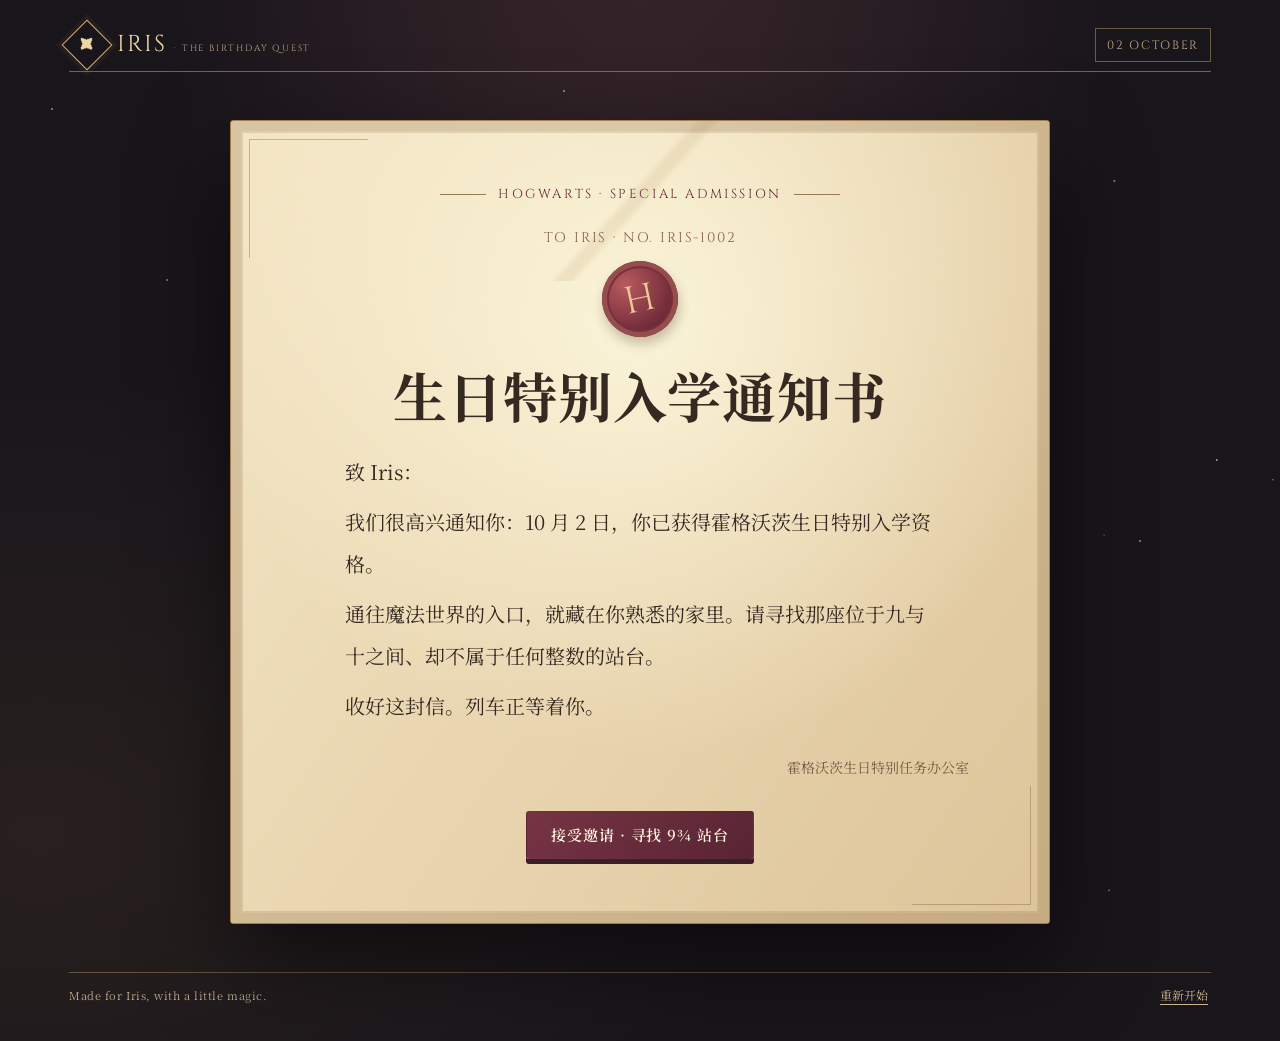
==== docs/index.html @ 29dfe6db "feat: redesign birthday quest scenes and clues" ====
<!doctype html>
<html lang="zh-CN">
<head>
  <meta charset="utf-8">
  <meta name="viewport" content="width=device-width, initial-scale=1">
  <meta name="theme-color" content="#211b22">
  <meta name="description" content="Iris 的霍格沃茨生日特别任务">
  <title>Iris · 霍格沃茨生日特别任务</title>
  <link rel="icon" type="image/svg+xml" href="./assets/favicon.svg">
  <link rel="stylesheet" href="./style.css?v=3">
  <script src="./app.js?v=3" defer></script>
</head>
<body>
  <div class="sky" aria-hidden="true"><span></span><span></span><span></span></div>
  <div class="site-frame">
    <header class="site-header">
      <div class="brand"><span class="brand-mark" aria-hidden="true">✦</span><span>IRIS <small>· THE BIRTHDAY QUEST</small></span></div>
      <span class="header-date">02 OCTOBER</span>
    </header>
    <main id="app" class="app" aria-live="polite"></main>
    <footer class="site-footer">
      <span>Made for Iris, with a little magic.</span>
      <button id="reset-button" class="quiet-button" type="button">重新开始</button>
    </footer>
  </div>
  <dialog id="reset-dialog" class="reset-dialog">
    <form method="dialog">
      <h2>重新开始旅程？</h2>
      <p>这会清除这台手机保存的进度，回到入学通知书。</p>
      <div class="dialog-actions">
        <button value="cancel" class="button button-ghost">继续旅程</button>
        <button value="confirm" class="button button-primary">重新开始</button>
      </div>
    </form>
  </dialog>
</body>
</html>
---- docs/style.css ----
@import url("https://fonts.googleapis.com/css2?family=Cinzel:wght@400;600;700&family=Noto+Serif+SC:wght@400;500;600;700&display=swap");

:root {
  color-scheme: dark;
  --night: #1e1a24;
  --night-2: #30242e;
  --paper: #ead9b4;
  --paper-light: #f7ebcf;
  --ink: #382b29;
  --muted: #776455;
  --red: #702f3d;
  --red-dark: #4f2532;
  --gold: #c7a56c;
  --line: rgba(98, 66, 44, .36);
  font-family: "Noto Serif SC", "Songti SC", Georgia, serif;
}

* { box-sizing: border-box; }
html { scroll-behavior: smooth; }
body {
  margin: 0;
  min-width: 320px;
  min-height: 100vh;
  color: var(--paper-light);
  background:
    radial-gradient(circle at 12% 22%, rgba(197, 153, 87, .11), transparent 27%),
    radial-gradient(circle at 82% 10%, rgba(111, 56, 70, .23), transparent 30%),
    radial-gradient(circle at 72% 80%, rgba(157, 116, 69, .09), transparent 34%),
    linear-gradient(140deg, #201b25, #17171f 65%, #28202a);
}
button, input { font: inherit; }
button { cursor: pointer; }
button:focus-visible, input:focus-visible {
  outline: 3px solid #e4bd78;
  outline-offset: 3px;
}
.sky { position: fixed; inset: 0; pointer-events: none; overflow: hidden; opacity: .65; }
.sky::before, .sky::after, .sky span {
  content: "";
  position: absolute;
  width: 2px; height: 2px; border-radius: 50%; background: #e7d3aa;
  box-shadow: 9vw 19vh #d4ba8d, 17vw 71vh #f3dfb8, 33vw 14vh #d4ba8d,
    45vw 50vh #dbc096, 62vw 25vh #f3dfb8, 77vw 69vh #d4ba8d,
    91vw 39vh #f3dfb8, 83vw 8vh #dbc096;
}
.sky::before { left: 4%; top: 12%; }
.sky::after { left: 27%; top: 34%; transform: scale(.65); opacity: .65; }
.sky span:first-child { left: 44%; top: 10%; }
.sky span:nth-child(2) { left: 20%; top: 62%; transform: scale(.6); }
.sky span:nth-child(3) { left: 73%; top: 42%; transform: scale(.8); }

.site-frame { position: relative; z-index: 1; width: min(100%, 1230px); margin: 0 auto; padding: 18px clamp(16px, 4vw, 44px) 24px; }
.site-header, .site-footer { display: flex; align-items: center; justify-content: space-between; gap: 20px; }
.site-header { min-height: 54px; border-bottom: 1px solid rgba(229, 198, 149, .32); }
.brand { display: flex; align-items: center; gap: 12px; font-family: Cinzel, Georgia, serif; font-size: 20px; letter-spacing: .14em; color: #efd7a5; }
.brand small { font-size: 9px; letter-spacing: .2em; color: #c0aa88; }
.brand-mark { width: 30px; height: 30px; display: grid; place-items: center; border: 1px solid #ba9664; transform: rotate(45deg); font-size: 17px; }
.brand-mark::first-letter { transform: rotate(-45deg); }
.header-date { font-family: Cinzel, serif; font-size: 12px; letter-spacing: .22em; color: #c7ad85; white-space: nowrap; }
.app { min-height: min(780px, calc(100vh - 150px)); display: grid; align-items: center; padding: clamp(18px, 4vw, 48px) 0; }
.site-footer { min-height: 45px; border-top: 1px solid rgba(229, 198, 149, .2); font-size: 11px; color: #bca988; letter-spacing: .05em; }
.quiet-button { border: 0; background: transparent; color: #cdb58d; padding: 9px 3px; font-size: 12px; text-decoration: underline; text-underline-offset: 4px; }

.scene {
  position: relative;
  width: min(100%, 1050px);
  margin: auto;
  display: grid;
  grid-template-columns: minmax(0, 1.02fr) minmax(280px, .98fr);
  gap: clamp(24px, 4vw, 56px);
  padding: clamp(26px, 5vw, 62px);
  overflow: hidden;
  color: var(--ink);
  border: 1px solid #b59662;
  box-shadow: 0 30px 80px rgba(0,0,0,.48), inset 0 0 0 8px rgba(100,67,40,.09), inset 0 0 0 10px rgba(107,74,42,.2);
  background:
    radial-gradient(circle at 15% 18%, rgba(255,255,255,.55), transparent 35%),
    radial-gradient(circle at 86% 76%, rgba(128,91,53,.15), transparent 35%),
    repeating-linear-gradient(12deg, transparent 0 6px, rgba(75,49,31,.016) 7px 8px),
    linear-gradient(125deg, #f6e9c9, #e7d3ac 70%, #ddc79e);
}
.scene::before, .scene::after { content: ""; position: absolute; width: 118px; height: 118px; border: 1px solid rgba(115,80,46,.35); pointer-events: none; }
.scene::before { top: 18px; left: 18px; border-right: 0; border-bottom: 0; }
.scene::after { right: 18px; bottom: 18px; border-left: 0; border-top: 0; }
.scene--single { grid-template-columns: 1fr; max-width: 760px; text-align: center; }
.scene--single .scene-copy { max-width: 640px; margin: auto; }
.scene--letter { max-width: 820px; grid-template-columns: 1fr; text-align: center; padding: 34px 56px; }
.scene--letter .scene-title { font-size: clamp(30px, 4vw, 44px); margin-bottom: 10px; }
.scene--letter .letter-text { margin: 15px auto; font-size: 17px; line-height: 1.7; }
.scene--letter .letter-text p { margin: 8px 0; }
.scene--letter .seal { width: 54px; height: 54px; margin: 10px auto 15px; }
.scene--letter .letter-sign { margin: 10px 0; }
.scene--night { color: var(--paper-light); border-color: #a37b54; background: radial-gradient(circle at 72% 32%, rgba(189,129,71,.18), transparent 35%), linear-gradient(130deg, #3b2730, #241e28 72%); box-shadow: 0 30px 80px rgba(0,0,0,.5), inset 0 0 0 10px rgba(204,166,104,.07); }
.scene--night::before, .scene--night::after { border-color: rgba(210,173,115,.3); }
.scene-copy { position: relative; z-index: 2; align-self: center; min-width: 0; }
.scene-art { position: relative; min-width: 0; display: grid; place-items: center; align-self: stretch; }
.scene-art img { width: min(100%, 430px); max-height: 390px; object-fit: contain; filter: drop-shadow(0 18px 22px rgba(50,31,24,.21)); }
.scene-art::before { content: ""; position: absolute; inset: 8% 2%; border: 1px solid rgba(98,66,44,.22); border-radius: 50%; transform: rotate(-15deg); }
.scene--night .scene-art::before { border-color: rgba(235,197,132,.23); }
.scene-art--small img { max-height: 300px; }
.eyebrow, .chapter-label { margin: 0 0 18px; font-family: Cinzel, Georgia, serif; font-weight: 600; font-size: 12px; letter-spacing: .23em; text-transform: uppercase; color: #8c594a; }
.scene--night .eyebrow, .scene--night .chapter-label { color: #d4af77; }
.scene-title { margin: 0 0 20px; line-height: 1.24; font-weight: 600; font-size: clamp(32px, 5vw, 56px); letter-spacing: .05em; }
.scene-title .english { display: block; font-family: Cinzel, Georgia, serif; font-size: .55em; line-height: 1.5; letter-spacing: .17em; color: var(--red); }
.scene--night .scene-title .english { color: #d7b985; }
.lead { margin: 0 0 24px; font-size: clamp(17px, 2vw, 21px); line-height: 1.9; }
.story { margin: 0 0 22px; font-size: 16px; line-height: 2; color: #574640; }
.scene--night .story { color: #ead8b7; }
.quote { margin: 22px 0; padding: 18px 21px; border-left: 3px solid var(--red); background: rgba(255,255,255,.18); font-size: 18px; line-height: 1.9; }
.scene--night .quote { border-color: #d8ae73; background: rgba(255,255,255,.05); }
.letter-head { display: flex; align-items: center; justify-content: center; gap: 12px; margin-bottom: 14px; font-family: Cinzel, serif; color: var(--red); letter-spacing: .2em; font-size: 13px; }
.letter-head::before, .letter-head::after { content: ""; width: 46px; height: 1px; background: #9a7855; }
.letter-address { font-family: Cinzel, serif; color: #87604e; letter-spacing: .13em; font-size: 14px; }
.letter-text { max-width: 600px; margin: 24px auto; text-align: left; font-size: clamp(17px, 2vw, 20px); line-height: 2.1; }
.letter-sign { margin: 18px 0 24px; text-align: right; font-size: 14px; color: #765840; }
.seal { display: grid; place-items: center; width: 68px; height: 68px; margin: 18px auto 24px; border-radius: 50%; color: #e9c994; font: 30px Cinzel, serif; background: radial-gradient(circle at 35% 28%, #b85a60, #742d3b 62%, #4f1e2b); box-shadow: inset 0 0 0 5px rgba(238,202,153,.2), inset 0 0 0 7px #7c2e39, 0 7px 12px rgba(62,39,27,.27); transform: rotate(-12deg); }
.button-row { display: flex; flex-wrap: wrap; gap: 12px; margin-top: 22px; }
.scene--single .button-row, .scene--letter .button-row { justify-content: center; }
.button { min-height: 48px; border-radius: 2px; padding: 12px 24px; border: 1px solid transparent; font-size: 15px; font-weight: 600; letter-spacing: .06em; transition: transform .18s ease, background .18s ease, box-shadow .18s ease; }
.button:hover { transform: translateY(-2px); }
.button-primary { color: #fff6df; background: var(--red); box-shadow: 0 5px 0 #4d2630; }
.button-primary:hover { background: #873c4d; }
.button-gold { color: #302229; background: linear-gradient(120deg, #cfad6f, #f1d79b, #bd9257); box-shadow: 0 5px 0 #816139; }
.button-ghost { color: var(--red); background: transparent; border-color: #8c6753; }
.scene--night .button-ghost { color: #edd1a2; border-color: #b99565; }
.button:disabled { cursor: not-allowed; opacity: .6; transform: none; }
.input-row { display: flex; flex-wrap: wrap; gap: 10px; margin: 20px 0 4px; }
.text-input { min-height: 50px; width: min(100%, 240px); padding: 10px 16px; color: var(--ink); background: rgba(255,250,232,.82); border: 1px solid #8e6d50; border-radius: 2px; font-size: 18px; }
.text-input::placeholder { color: #897769; }
.text-input--short { width: 112px; text-align: center; font-family: Cinzel, serif; letter-spacing: .17em; font-size: 22px; }
.feedback { min-height: 27px; margin: 8px 0 0; font-size: 14px; color: #8a3540; }
.scene--night .feedback { color: #f5c2ad; }
.feedback.success { color: #396646; }
.hint-button { margin-top: 9px; padding: 7px 0; border: 0; background: transparent; color: var(--red); text-decoration: underline; text-underline-offset: 4px; font-size: 14px; }
.scene--night .hint-button { color: #d4ad76; }
.hint-text { margin: 8px 0 0; font-size: 14px; line-height: 1.8; color: #64534b; }
.scene--night .hint-text { color: #e2cba6; }
.progress { display: flex; align-items: center; flex-wrap: wrap; gap: 8px; margin: 0 0 26px; }
.progress-label { margin-right: 12px; color: #795d4f; font-family: Cinzel, serif; font-size: 11px; letter-spacing: .13em; }
.scene--night .progress-label { color: #dfc298; }
.progress-dot { display: grid; place-items: center; width: 30px; height: 30px; border: 1px solid #a38562; border-radius: 50%; color: #9b7e61; font: 14px Cinzel, serif; }
.progress-dot.done { background: var(--red); color: #faeac7; border-color: var(--red); }
.progress-dot.current { border: 2px solid var(--red); color: var(--red); background: rgba(255,255,255,.35); }
.scene--night .progress-dot.current { border-color: #e2bc81; color: #e2bc81; }
.choice-list { display: grid; gap: 12px; margin-top: 24px; }
.choice { width: 100%; min-height: 62px; padding: 14px 18px; text-align: left; color: var(--ink); background: rgba(255,249,229,.58); border: 1px solid #ad9270; font-size: 16px; line-height: 1.5; }
.choice:hover, .choice:focus-visible { background: #f7e8c3; border-color: var(--red); }
.choice::before { content: "✦"; color: var(--red); margin-right: 12px; }
.scene--night .choice { color: #f6e7c7; background: rgba(255,255,255,.07); border-color: #9d7858; }
.scene--night .choice:hover { background: rgba(198,156,95,.15); }
.response { margin-top: 18px; padding: 14px 18px; border-left: 2px solid var(--gold); color: var(--muted); background: rgba(255,255,255,.28); font-size: 15px; line-height: 1.8; }
.reveal-house { margin: 24px 0; font-family: Cinzel, Georgia, serif; font-size: clamp(32px, 6vw, 62px); font-weight: 700; letter-spacing: .08em; color: #f2cf86; text-shadow: 0 0 24px rgba(219,166,81,.43); }
.reveal-house span { display: block; font-family: "Noto Serif SC", serif; font-size: .42em; letter-spacing: .3em; }
.equipment-list { display: flex; gap: 10px; margin: 24px 0; flex-wrap: wrap; }
.equipment-step { padding: 9px 13px; border: 1px solid #b39164; color: #755b48; font-size: 13px; }
.equipment-step.done { color: #fff1d0; background: var(--red); border-color: var(--red); }
.equipment-step.active { color: var(--red); border-width: 2px; }
.map-wrap { position: relative; margin-top: 20px; width: min(100%, 520px); }
.map-wrap img { display: block; width: 100%; }
.map-room { position: absolute; display: grid; place-items: center; min-width: 74px; min-height: 44px; padding: 4px 8px; color: #3d2b24; border: 1px solid #784d3b; border-radius: 3px; background: rgba(251,238,207,.92); box-shadow: 0 3px 8px rgba(61,42,30,.14); font-size: 13px; }
.map-room:hover { background: #fff5d9; border-color: var(--red); }
.map-room.a { left: 35%; top: 16%; }
.map-room.b { left: 13%; top: 64%; }
.map-room.c { left: 40%; top: 66%; }
.map-room.kitchen { left: 73%; top: 16%; }
.map-room.living { left: 72%; top: 66%; }
.stage-pair { display: flex; justify-content: center; gap: 16px; margin: 32px 0 8px; }
.stage-seal { width: 66px; height: 66px; display: grid; place-items: center; border-radius: 50%; border: 2px solid #b28c57; color: #eac789; font: 25px Cinzel, serif; background: radial-gradient(circle, #76404a, #4d2735); box-shadow: 0 0 0 7px rgba(195,151,91,.1); }
.fragment-line { display: grid; grid-template-columns: repeat(2, minmax(0, 1fr)); gap: 8px; margin: 20px 0; text-align: center; }
.fragment-line span { padding: 12px 9px; border: 1px dashed #9c774e; background: rgba(255,250,232,.45); font-size: 14px; line-height: 1.6; }
.gift-riddle { margin: 22px 0; padding: 22px; border: 1px solid #b39164; font-size: clamp(18px, 2vw, 23px); line-height: 2; }
.gift-riddle p { margin: 0; }
.train-motion { width: min(100%, 580px); margin: 24px auto 8px; overflow: hidden; }
.train-motion img { width: 100%; animation: train-enter 4.5s ease-in-out both; }
.footsteps { display: flex; align-items: center; gap: 24px; justify-content: center; margin: 18px 0 27px; color: #bc9569; font-size: 27px; }
.footsteps span { opacity: .25; animation: foot 1.8s infinite; }
.footsteps span:nth-child(2) { animation-delay: .35s; }
.footsteps span:nth-child(3) { animation-delay: .7s; }
.footsteps span:nth-child(4) { animation-delay: 1.05s; }
.magic-in { animation: magic-in .7s both; }
@keyframes train-enter { 0% { transform: translateX(-34%) scale(.92); opacity: .1; } 45% { opacity: 1; } 100% { transform: translateX(15%) scale(1.04); opacity: .75; } }
@keyframes foot { 0%, 100% { opacity: .2; transform: translateY(3px); } 45% { opacity: 1; transform: translateY(-4px); } }
@keyframes magic-in { from { opacity: 0; transform: translateY(15px); } to { opacity: 1; transform: translateY(0); } }
.reset-dialog { max-width: min(90vw, 420px); padding: 24px; color: var(--ink); background: var(--paper-light); border: 1px solid #ac8b5a; box-shadow: 0 24px 80px rgba(0,0,0,.48); }
.reset-dialog::backdrop { background: rgba(16,12,17,.72); }
.reset-dialog h2 { margin: 0 0 10px; font-size: 23px; }
.reset-dialog p { margin: 0 0 20px; line-height: 1.8; }
.dialog-actions { display: flex; flex-wrap: wrap; gap: 10px; }
.dialog-actions .button { font-size: 13px; }

@media (max-width: 760px) {
  .site-frame { padding: 10px 13px 18px; }
  .site-header { min-height: 48px; }
  .brand { font-size: 17px; gap: 9px; }
  .brand small { display: none; }
  .header-date { font-size: 10px; letter-spacing: .1em; }
  .app { padding: 18px 0 28px; min-height: calc(100vh - 116px); }
  .scene { grid-template-columns: 1fr; gap: 8px; padding: 32px 25px 34px; }
  .scene::before, .scene::after { width: 58px; height: 58px; }
  .scene-copy { order: 1; }
  .scene-art { order: 2; min-height: 160px; margin-top: 6px; }
  .scene-art img { max-height: 230px; }
  .scene-art--small { min-height: 125px; }
  .scene-art--small img { max-height: 180px; }
  .scene-title { font-size: clamp(29px, 9vw, 42px); margin-bottom: 15px; }
  .eyebrow { margin-bottom: 12px; }
  .letter-text { line-height: 1.95; }
  .button-row .button, .input-row .button { flex: 1 1 auto; }
  .text-input { flex: 1 1 150px; width: 100%; }
  .text-input--short { flex: 0 0 110px; }
  .progress-label { flex-basis: 100%; margin-right: 0; }
  .map-room { min-width: 52px; min-height: 44px; font-size: 10px; }
  .map-room.a { left: 29%; top: 13%; }
  .map-room.b { left: 6%; top: 64%; }
  .map-room.c { left: 35%; top: 66%; }
  .map-room.kitchen { left: 72%; top: 16%; }
  .map-room.living { left: 71%; top: 66%; }
  .site-footer { font-size: 10px; }
}
@media (max-width: 390px) {
  .scene { padding: 29px 20px 31px; }
  .fragment-line span { font-size: 12px; }
  .map-room { min-width: 58px; padding: 3px; }
}
@media (prefers-reduced-motion: reduce) {
  *, *::before, *::after { scroll-behavior: auto !important; animation-duration: .01ms !important; transition-duration: .01ms !important; }
}

/* The quest is a small collection of found objects: letter, ticket, map and seals. */
:root {
  --night: #18151b;
  --paper: #ead8b3;
  --paper-light: #f7ecd2;
  --ink: #352922;
  --red: #662b3a;
  --gold: #bb9258;
}
body {
  background:
    radial-gradient(ellipse at 50% -20%, rgba(134, 78, 79, .32), transparent 55%),
    radial-gradient(ellipse at 3% 80%, rgba(134, 94, 53, .15), transparent 42%),
    #18151b;
}
.site-frame { max-width: 1320px; }
.site-header { border-bottom-color: rgba(220, 185, 125, .48); }
.brand { font-size: 23px; letter-spacing: .08em; }
.brand-mark { width: 36px; height: 36px; border-color: #d4ad71; box-shadow: 0 0 0 4px rgba(179, 129, 76, .08); }
.header-date { padding: 8px 11px; border: 1px solid rgba(220, 185, 125, .42); letter-spacing: .14em; }
.site-footer { border-top-color: rgba(220, 185, 125, .35); }

.scene {
  min-height: 490px;
  border-color: #a27d50;
  border-radius: 3px;
  background:
    linear-gradient(90deg, rgba(94, 48, 38, .24) 0 7px, transparent 7px 18px, rgba(111, 75, 44, .14) 18px 19px, transparent 19px),
    radial-gradient(circle at 20% 8%, rgba(255, 255, 255, .65), transparent 35%),
    radial-gradient(circle at 86% 85%, rgba(139, 94, 54, .22), transparent 34%),
    repeating-linear-gradient(17deg, transparent 0 8px, rgba(61, 43, 27, .017) 9px 10px),
    linear-gradient(120deg, #f7eccf, #ead6ae 68%, #d6ba8e);
  box-shadow: 0 36px 90px rgba(0, 0, 0, .5), inset 0 0 0 10px rgba(100, 65, 38, .06), inset 0 0 0 12px rgba(121, 84, 46, .17);
}
.scene--night {
  background:
    radial-gradient(circle at 78% 20%, rgba(196, 140, 77, .14), transparent 30%),
    linear-gradient(135deg, #432932, #291e2a 72%);
  box-shadow: 0 36px 90px rgba(0, 0, 0, .52), inset 0 0 0 11px rgba(217, 171, 101, .07);
}
.scene--letter {
  min-height: 690px;
  padding: clamp(34px, 6vw, 64px) clamp(27px, 8vw, 80px);
  background:
    linear-gradient(132deg, transparent 0 48%, rgba(172, 128, 74, .13) 49% 50%, transparent 51%) top / 100% 160px no-repeat,
    radial-gradient(circle at 50% 25%, rgba(255, 251, 226, .8), transparent 60%),
    linear-gradient(125deg, #f4e6c5, #ddc49a);
}
.scene--letter .letter-head { margin-bottom: 25px; }
.scene--letter .scene-title { font-size: clamp(34px, 5vw, 54px); }
.scene--letter .letter-text { max-width: 590px; margin: 22px auto 30px; font-size: clamp(17px, 2vw, 20px); line-height: 2.1; }
.scene--letter .letter-sign { margin: 24px 0 34px; }
.scene--letter .seal { width: 76px; height: 76px; margin: 4px auto 25px; font-size: 38px; }
.scene-title { letter-spacing: .015em; font-weight: 700; }
.scene-title .english { margin-bottom: 12px; font-size: .4em; letter-spacing: .11em; }
.eyebrow { margin-bottom: 14px; letter-spacing: .1em; font-size: 12px; }
.lead { max-width: 32em; }
.scene--night .lead { color: #f5e2bb; }
.scene-art::before {
  inset: 7% 0;
  border: 1px solid rgba(110, 74, 44, .34);
  box-shadow: 0 0 0 14px rgba(122, 77, 47, .035), inset 0 0 0 12px rgba(122, 77, 47, .035);
}
.scene-art::after {
  content: "✦";
  position: absolute;
  top: 6%; right: 9%;
  color: #a77b43;
  font-size: 23px;
}
.scene--night .scene-art::after { color: #ebcb8b; }
.scene--mission { --mission-accent: #7b4b3f; }
.scene--owl { --mission-accent: #7b5a3f; }
.scene--potion { --mission-accent: #416780; }
.scene--inn { --mission-accent: #803e4a; }
.scene--chamber { --mission-accent: #4d6563; }
.scene--map { --mission-accent: #805337; }
.scene--snitch { --mission-accent: #a1783d; }
.scene--mission .lead {
  margin: 20px 0 23px;
  padding: 20px 23px;
  max-width: 34em;
  border-left: 4px solid var(--mission-accent);
  background: rgba(255, 250, 231, .58);
  box-shadow: 0 9px 22px rgba(77, 48, 27, .08);
}
.scene--mission .scene-art {
  background: radial-gradient(circle, color-mix(in srgb, var(--mission-accent) 16%, transparent), transparent 62%);
}
.scene--mission .scene-art img { width: min(100%, 390px); }
.scene--mission .scene-title { margin-bottom: 12px; }
.scene--mission .story { color: #675145; }
.quote { padding: 23px 26px; border-left-color: var(--mission-accent); background: rgba(255, 250, 229, .54); font-weight: 600; }
.button { border-radius: 3px; transition: transform .16s ease, box-shadow .16s ease, background .16s ease; }
.button:active { transform: translateY(3px); box-shadow: 0 2px 0 rgba(43, 24, 22, .4); }
.button-primary { background: linear-gradient(130deg, #763445, #592432); box-shadow: 0 5px 0 #3b1f26; }
.button-gold { background: linear-gradient(120deg, #c9a362, #edcf8e, #bd9050); }

.spell-form {
  width: min(100%, 550px);
  margin: 24px 0 10px;
  padding: 18px 19px 13px;
  border: 1px solid rgba(124, 83, 49, .38);
  background: rgba(251, 242, 217, .42);
}
.spell-form--ticket {
  border: 2px dashed #96704b;
  background: linear-gradient(90deg, rgba(109, 44, 57, .11) 0 14px, transparent 14px), #f6e7c2;
}
.spell-form--seal { border-color: #986e59; background: rgba(113, 52, 62, .075); }
.spell-form--date { border-color: #b99663; background: linear-gradient(120deg, rgba(230, 195, 127, .35), rgba(255, 250, 224, .53)); }
.field-label { display: block; margin-bottom: 8px; font-size: 15px; font-weight: 600; color: #4b372d; }
.entry-line { display: flex; align-items: stretch; flex-wrap: wrap; gap: 10px; }
.entry-shell {
  display: flex; align-items: center; gap: 12px;
  min-width: 0; flex: 1 1 220px; min-height: 58px;
  padding: 6px 12px;
  border-bottom: 2px solid #7e5b3d;
  background: rgba(255, 252, 236, .78);
}
.entry-shell:focus-within { border-bottom-color: var(--red); box-shadow: 0 0 0 3px rgba(151, 95, 53, .22); }
.entry-icon { display: grid; place-items: center; flex: 0 0 42px; width: 42px; height: 42px; color: #71313c; font-family: Cinzel, Georgia, serif; font-size: 24px; }
.entry-icon svg { width: 29px; height: 29px; }
.spell-form--ticket .entry-icon { flex-basis: 54px; width: 54px; border-right: 1px dashed #a4815b; font-size: 18px; }
.spell-form--seal .entry-icon { border-radius: 50%; color: #f5d9a5; background: radial-gradient(circle at 36% 30%, #a04955, #682c3b 68%); box-shadow: inset 0 0 0 3px rgba(244, 211, 157, .25); }
.spell-form--date .entry-icon { color: #7b3141; }
.entry-shell .text-input {
  flex: 1; min-width: 0; width: 100%; min-height: 45px; padding: 5px 0;
  border: 0; border-radius: 0; background: transparent; color: #35271f;
  font-size: 18px; box-shadow: none; outline: 0;
}
.entry-shell .text-input--short { max-width: 160px; text-align: left; font-size: 24px; letter-spacing: .25em; }
.entry-shell .text-input::placeholder { color: #9a8063; opacity: 1; }
.entry-suffix { flex: none; color: #8a7053; font-size: 12px; white-space: nowrap; }
.spell-form .button { min-width: 130px; }
.spell-form .feedback { margin-top: 8px; }
.hint-button { border-bottom: 1px dotted currentColor; text-decoration: none; }
.hint-text { padding: 12px 14px; border-left: 2px solid #997350; background: rgba(255, 251, 235, .48); }

.progress { position: relative; justify-content: space-between; gap: 4px; max-width: 510px; margin-bottom: 25px; }
.progress::after { content: ""; position: absolute; z-index: 0; left: 7px; right: 7px; bottom: 15px; border-bottom: 1px dashed #b49162; }
.progress-label { position: relative; z-index: 1; flex-basis: 100%; margin: 0 0 7px; font-size: 11px; }
.progress-dot { position: relative; z-index: 1; width: 31px; height: 31px; border-radius: 2px; transform: rotate(45deg); background: #eedbb5; font-size: 0; }
.progress-dot > span { transform: rotate(-45deg); font-size: 14px; }
.progress-dot.current { background: #f5e5bf; }
.choice-list--sorting { grid-template-columns: repeat(2, minmax(0, 1fr)); }
.sorting-choice { display: flex; align-items: center; gap: 13px; min-height: 130px; padding: 20px; border-color: #a78b61; background: linear-gradient(140deg, rgba(255, 245, 216, .11), rgba(214, 160, 102, .04)); }
.sorting-choice::before { content: none; }
.choice-index { align-self: flex-start; color: #d3aa70; font-family: Cinzel, Georgia, serif; font-size: 24px; }
.choice-spark { margin-left: auto; align-self: flex-end; color: #d4aa76; font-size: 18px; }
.sorting-choice:hover { border-color: #e3c18c; box-shadow: inset 0 0 0 2px rgba(227, 193, 140, .22); }

.potion-choices { display: grid; grid-template-columns: repeat(4, minmax(0, 1fr)); gap: 9px; margin: 26px 0 8px; }
.potion-choice {
  min-width: 0; min-height: 150px; padding: 13px 7px;
  display: flex; flex-direction: column; align-items: center; justify-content: center; gap: 9px;
  border: 1px solid #9f805a; color: var(--ink); background: rgba(255, 248, 225, .55);
}
.potion-choice:hover, .potion-choice:focus-visible { border-color: var(--red); background: #fff2d3; transform: translateY(-2px); }
.potion-vial {
  position: relative; display: block; overflow: visible;
  width: 48px; height: 71px; border: 3px solid #8b745e; border-radius: 8px 8px 16px 16px;
  background: linear-gradient(110deg, rgba(255,255,255,.83), rgba(210,228,222,.3) 44%, rgba(255,255,255,.45));
  box-shadow: inset 5px 0 0 rgba(255,255,255,.33), 3px 5px 7px rgba(71,47,35,.12);
}
.potion-vial::before { content: ""; position: absolute; left: 12px; top: -13px; width: 18px; height: 10px; border: 3px solid #8b745e; border-bottom: 0; border-radius: 3px 3px 0 0; background: #e7d2a8; }
.potion-vial i { position: absolute; inset: 29px 3px 3px; border-radius: 2px 2px 11px 11px; background: var(--liquid); }
.potion-choice--1 { --liquid: #533b34; }
.potion-choice--2 { --liquid: #3d82b4; }
.potion-choice--3 { --liquid: #da8545; }
.potion-choice--4 { --liquid: rgba(226, 235, 210, .68); }
.potion-label { display: grid; gap: 3px; font-size: 14px; font-weight: 600; text-align: center; }
.potion-label small { color: #856c51; font: 12px Cinzel, Georgia, serif; }

.map-frame { width: min(100%, 690px); margin: 25px auto 4px; padding: 13px; border: 1px solid #9b7448; background: #ead4aa; box-shadow: 0 12px 25px rgba(73, 45, 25, .16), inset 0 0 0 5px rgba(255, 248, 226, .55); }
.map-heading { display: flex; justify-content: space-between; padding: 3px 5px 12px; color: #6f4835; font-size: 14px; font-weight: 700; }
.map-heading span:last-child { font-size: 12px; font-weight: 400; }
.map-board {
  display: grid; grid-template-columns: 1fr 1.25fr .55fr 1.5fr;
  grid-template-rows: 100px 34px 155px 48px;
  grid-template-areas:
    "bath potion chamber kitchen"
    "corridor corridor corridor living"
    "sorting station station living"
    ". balcony balcony balcony";
  gap: 5px; padding: 6px;
  border: 2px solid #6f4a32; background: #765539;
}
.map-place {
  min-width: 0; min-height: 0; padding: 5px;
  display: flex; flex-direction: column; align-items: center; justify-content: center;
  border: 1px solid #a37b51; border-radius: 0; color: #4a3229;
  background: radial-gradient(circle at 25% 10%, #fff4d5, #ebd5a7);
  font-size: 15px; font-weight: 700; line-height: 1.35; text-align: center;
}
button.map-place:hover, button.map-place:focus-visible { color: #652b3a; background: #fff6de; box-shadow: inset 0 0 0 3px #a46254; }
.map-place small { margin-top: 5px; color: #775943; font-size: 11px; font-weight: 400; }
.map-place--bath { grid-area: bath; font-size: 13px; }
.map-place--potion { grid-area: potion; }
.map-place--chamber { grid-area: chamber; font-size: 12px; }
.map-place--kitchen { grid-area: kitchen; }
.map-corridor { grid-area: corridor; display: grid; place-items: center; color: #f2d49f; letter-spacing: .5em; background: #94734b; }
.map-place--sorting { grid-area: sorting; }
.map-place--station { grid-area: station; }
.map-place--living { grid-area: living; }
.map-place--balcony { grid-area: balcony; color: #31566a; background: linear-gradient(#d8e5df, #f1dfb9); }

.fragment-line span { border-style: solid; transform: rotate(-1deg); background: #f6e6c3; box-shadow: 1px 3px 6px rgba(64,43,28,.11); }
.fragment-line span:nth-child(even) { transform: rotate(1deg); }
.gift-riddle { background: rgba(255, 248, 218, .07); border-color: #c49d63; }

@media (max-width: 760px) {
  .brand { font-size: 18px; }
  .brand-mark { width: 29px; height: 29px; }
  .header-date { padding: 5px 7px; }
  .scene { min-height: 0; padding: 32px 25px 34px; }
  .scene--letter { min-height: 0; padding: 38px 26px; }
  .scene--letter .letter-head { font-size: 10px; letter-spacing: .09em; }
  .scene--letter .letter-head::before, .scene--letter .letter-head::after { width: 20px; }
  .scene--letter .letter-text { line-height: 1.9; }
  .scene--mission .scene-art { order: 0; min-height: 125px; margin: -7px 0 12px; }
  .scene--mission .scene-art img { max-height: 135px; }
  .scene--mission .scene-art::before { inset: 0 25%; }
  .scene--mission .scene-copy { order: 1; }
  .scene--mission .lead { padding: 16px 18px; }
  .spell-form { padding: 15px 13px 12px; }
  .entry-line .button { flex: 1 1 100%; }
  .potion-choices { grid-template-columns: repeat(2, minmax(0, 1fr)); }
  .potion-choice { min-height: 125px; }
  .map-board { grid-template-rows: 78px 26px 115px 40px; gap: 3px; padding: 4px; }
  .map-place { padding: 3px; font-size: 12px; }
  .map-place small { margin-top: 2px; font-size: 9px; }
  .map-place--bath, .map-place--chamber { font-size: 10px; writing-mode: vertical-rl; }
  .map-frame { padding: 8px; }
  .choice-list--sorting { grid-template-columns: 1fr; }
  .sorting-choice { min-height: 85px; padding: 15px; }
}
@media (max-width: 390px) {
  .scene { padding-left: 19px; padding-right: 19px; }
  .scene--letter { padding-left: 22px; padding-right: 22px; }
  .map-board { grid-template-rows: 68px 24px 98px 36px; }
  .map-place { font-size: 11px; }
  .map-place small { font-size: 8px; }
}
@media (prefers-reduced-motion: reduce) {
  .potion-choice { transform: none !important; }
}
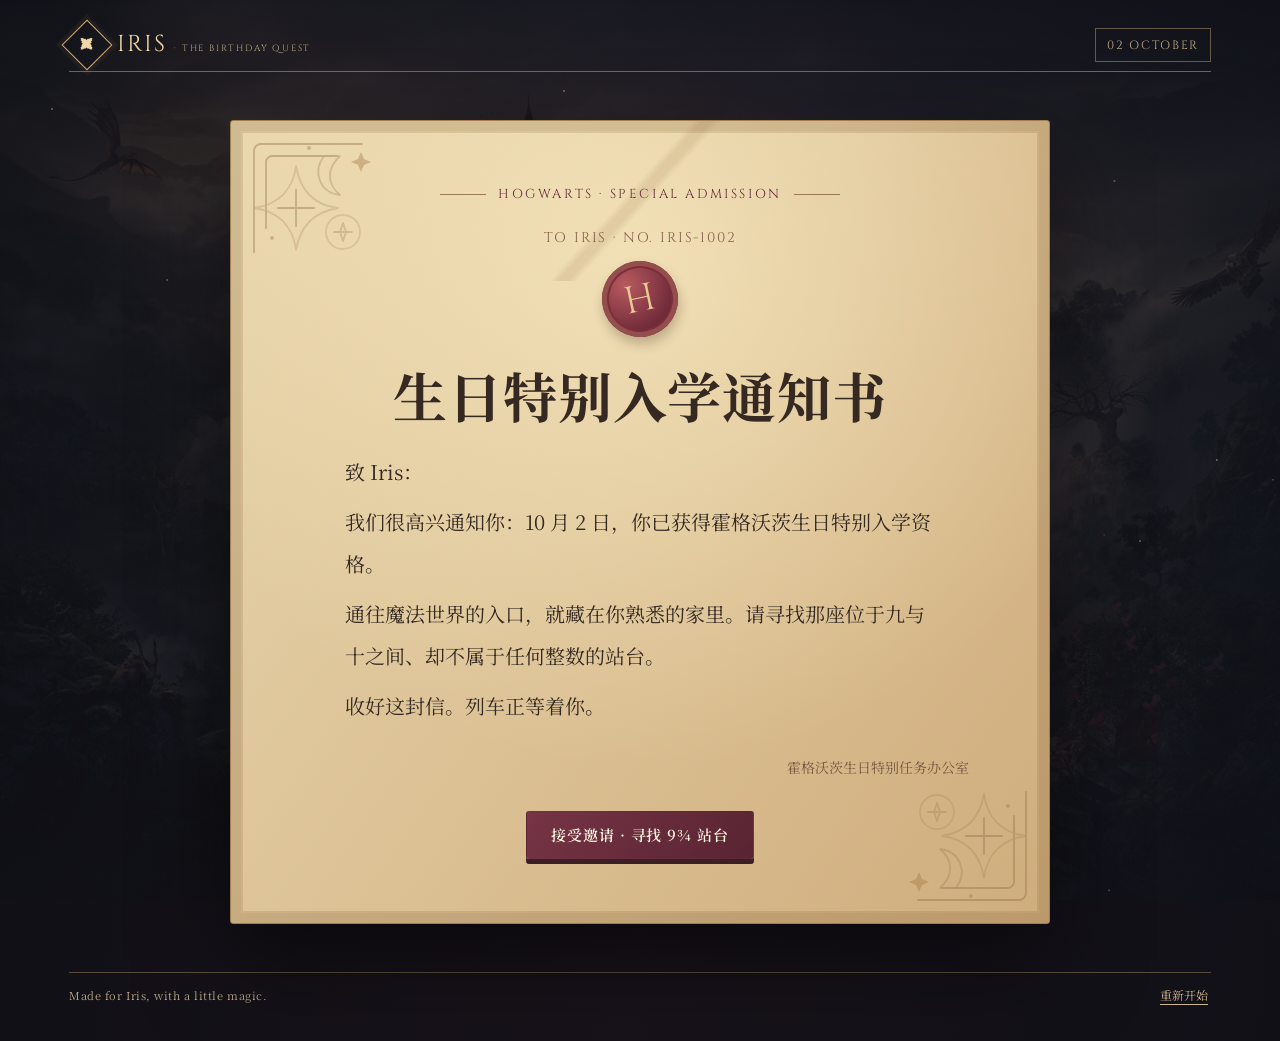
==== commit 3bf1046c: "feat: enrich Iris birthday quest visuals" ====
--- a/docs/index.html
+++ b/docs/index.html
@@ -7,8 +7,8 @@
   <meta name="description" content="Iris 的霍格沃茨生日特别任务">
   <title>Iris · 霍格沃茨生日特别任务</title>
   <link rel="icon" type="image/svg+xml" href="./assets/favicon.svg">
-  <link rel="stylesheet" href="./style.css?v=3">
-  <script src="./app.js?v=3" defer></script>
+  <link rel="stylesheet" href="./style.css?v=5">
+  <script src="./app.js?v=5" defer></script>
 </head>
 <body>
   <div class="sky" aria-hidden="true"><span></span><span></span><span></span></div>
--- a/docs/style.css
+++ b/docs/style.css
@@ -473,3 +473,86 @@
 @media (prefers-reduced-motion: reduce) {
   .potion-choice { transform: none !important; }
 }
+
+/* User supplied imagery: keep it atmospheric around the interactive clues. */
+body {
+  background:
+    linear-gradient(100deg, rgba(15, 15, 21, .88), rgba(24, 18, 26, .83) 55%, rgba(16, 16, 23, .88)),
+    url("./assets/hogwarts-castle.png") center center / cover fixed,
+    #17151c;
+}
+.sky { opacity: .43; }
+.scene {
+  background:
+    linear-gradient(90deg, rgba(76, 42, 31, .22) 0 7px, transparent 7px 18px, rgba(92, 61, 36, .14) 18px 19px, transparent 19px),
+    radial-gradient(circle at 24% 10%, rgba(255, 247, 218, .55), transparent 42%),
+    repeating-linear-gradient(17deg, transparent 0 8px, rgba(61, 43, 27, .023) 9px 10px),
+    linear-gradient(120deg, #ead9b4, #d7bb8c 70%, #c9a574);
+}
+.scene::before, .scene::after {
+  width: 140px; height: 140px; border: 0;
+  background: url("./assets/filigree.svg") center / contain no-repeat;
+  opacity: .42;
+}
+.scene::before { top: 10px; left: 10px; }
+.scene::after { right: 10px; bottom: 10px; transform: rotate(180deg); }
+.scene--night {
+  background: radial-gradient(circle at 76% 25%, rgba(149, 91, 59, .18), transparent 38%), linear-gradient(135deg, #3a222d, #201b25 75%);
+}
+.scene--night::before, .scene--night::after { opacity: .64; filter: brightness(1.45); }
+.scene--letter {
+  background:
+    linear-gradient(132deg, transparent 0 48%, rgba(128, 84, 46, .13) 49% 50%, transparent 51%) top / 100% 160px no-repeat,
+    radial-gradient(circle at 50% 18%, rgba(255, 242, 202, .58), transparent 65%),
+    linear-gradient(125deg, #e8d5ac, #cfad7d);
+}
+.scene--castle {
+  background:
+    linear-gradient(90deg, rgba(235, 218, 178, .98) 0%, rgba(220, 195, 149, .93) 58%, rgba(215, 189, 144, .69) 100%),
+    url("./assets/hogwarts-castle.png") 60% center / cover,
+    #d9bd92;
+}
+.scene--hall {
+  background:
+    linear-gradient(90deg, rgba(35, 21, 26, .97) 0%, rgba(42, 25, 30, .92) 46%, rgba(44, 27, 31, .72) 100%),
+    url("./assets/hogwarts-hall.png") center center / cover,
+    #2a2028;
+}
+.scene--hall .scene-art::before { border-color: rgba(235, 201, 141, .34); }
+.scene--hall .choice { background: rgba(28, 20, 27, .54); }
+.scene--hall .choice:hover { background: rgba(112, 60, 53, .52); }
+.scene--mission .lead { background: rgba(246, 229, 188, .68); }
+.spell-form { background-color: rgba(240, 221, 182, .54); }
+.entry-shell { background: rgba(255, 245, 214, .83); }
+.map-frame { background: #dcc294; }
+.map-place { background: radial-gradient(circle at 25% 10%, #f6e7c4, #d8bb8c); }
+button.map-place:hover, button.map-place:focus-visible { background: #f9e8c0; }
+
+.scene--reveal { max-width: 1050px; text-align: left; }
+.scene--reveal .scene-copy { max-width: none; width: 100%; }
+.scene--reveal .button-row { justify-content: flex-start; }
+.reveal-layout { display: grid; grid-template-columns: minmax(0, .95fr) minmax(0, 1fr); align-items: center; gap: clamp(28px, 5vw, 62px); }
+.reveal-message { min-width: 0; }
+.house-emblem { display: block; width: clamp(145px, 18vw, 205px); height: auto; margin: 4px 0 27px; border: 5px solid #bb945e; box-shadow: 0 0 0 1px #55333a, 0 13px 24px rgba(0, 0, 0, .4); }
+.portrait-frame { width: min(100%, 390px); margin: 0 auto; padding: 10px 10px 0; border: 1px solid #c69f65; background: linear-gradient(130deg, #a37d51, #503442 35%, #c19959 100%); box-shadow: 0 22px 45px rgba(0, 0, 0, .47), inset 0 0 0 5px rgba(235, 197, 129, .25); }
+.iris-portrait { display: block; width: 100%; aspect-ratio: 3 / 4; object-fit: cover; object-position: center top; border: 2px solid #2b2025; }
+.portrait-frame figcaption { padding: 12px 5px 14px; color: #f5dca9; font: 13px Cinzel, Georgia, serif; letter-spacing: .17em; text-align: center; }
+.scene--reveal .reveal-house { margin: 19px 0; font-size: clamp(34px, 5vw, 59px); }
+.scene--reveal .lead { max-width: 25em; }
+.scene-art img[src$="gryffindor-emblem.png"] { width: min(100%, 320px); max-height: 360px; border: 5px solid #b28b5c; box-shadow: 0 14px 28px rgba(54, 32, 27, .26); }
+.scene--castle .scene-art::before { border-color: rgba(94, 65, 42, .34); }
+
+@media (max-width: 760px) {
+  body { background-position: center center; background-attachment: scroll; }
+  .scene::before, .scene::after { width: 84px; height: 84px; opacity: .32; }
+  .scene--reveal { padding: 30px 23px 36px; }
+  .scene--reveal .button-row { justify-content: center; }
+  .reveal-layout { grid-template-columns: 1fr; gap: 12px; }
+  .reveal-message { text-align: center; }
+  .house-emblem { width: 155px; margin: 6px auto 21px; }
+  .scene--reveal .reveal-house { font-size: clamp(31px, 8vw, 42px); }
+  .portrait-frame { width: min(100%, 260px); }
+  .portrait-frame figcaption { padding: 8px 3px 10px; font-size: 10px; }
+  .scene--reveal .button-row .button { width: 100%; }
+  .scene-art img[src$="gryffindor-emblem.png"] { max-height: 270px; width: min(100%, 210px); }
+}
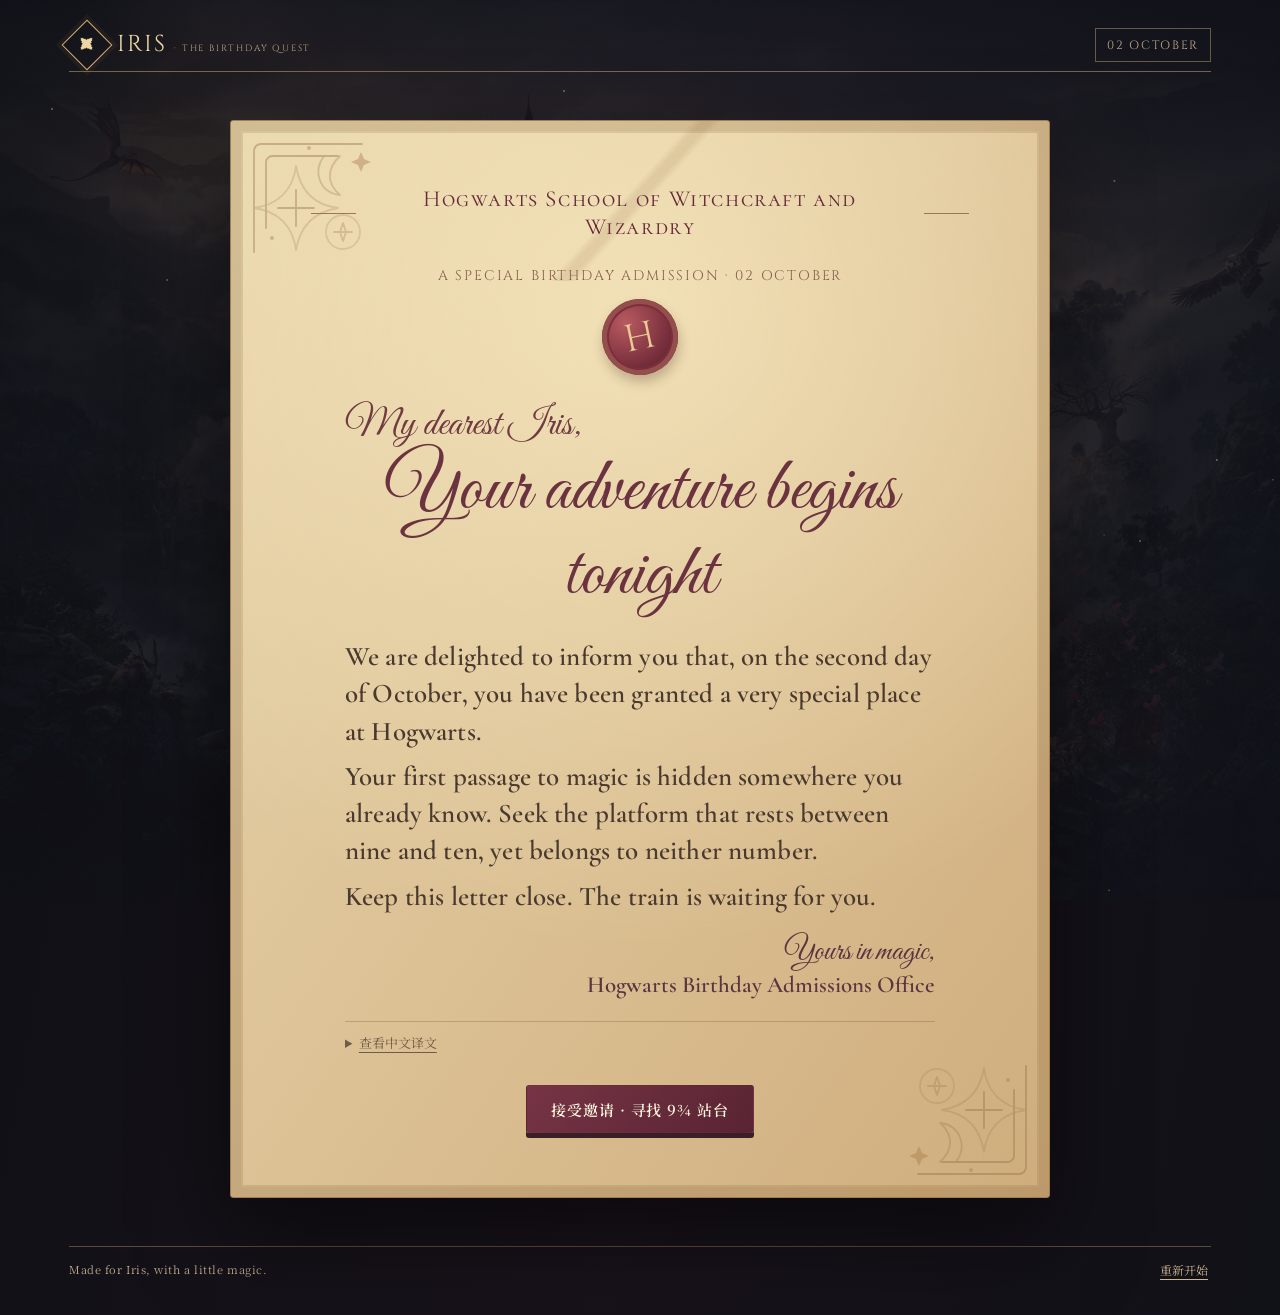
==== commit 56f14f9f: "feat: turn birthday quest into illustrated interactive app" ====
--- a/docs/index.html
+++ b/docs/index.html
@@ -7,8 +7,8 @@
   <meta name="description" content="Iris 的霍格沃茨生日特别任务">
   <title>Iris · 霍格沃茨生日特别任务</title>
   <link rel="icon" type="image/svg+xml" href="./assets/favicon.svg">
-  <link rel="stylesheet" href="./style.css?v=5">
-  <script src="./app.js?v=5" defer></script>
+  <link rel="stylesheet" href="./style.css?v=6">
+  <script src="./app.js?v=6" defer></script>
 </head>
 <body>
   <div class="sky" aria-hidden="true"><span></span><span></span><span></span></div>
@@ -33,5 +33,11 @@
       </div>
     </form>
   </dialog>
+  <div id="spell-overlay" class="spell-overlay" role="status" aria-live="polite" hidden>
+    <span class="spell-overlay__halo" aria-hidden="true"></span>
+    <svg class="spell-overlay__wand" viewBox="0 0 260 260" fill="none" aria-hidden="true"><path d="M43 219 174 86" stroke="#3b2530" stroke-width="17" stroke-linecap="round"/><path d="M55 207 174 86" stroke="#bf8755" stroke-width="6" stroke-linecap="round"/><path d="m164 95 27-28" stroke="#f5d78e" stroke-width="4" stroke-linecap="round"/><path d="m194 48 4 14 14 4-14 4-4 14-4-14-14-4 14-4 4-14Z" fill="#ffe7ac"/><circle cx="194" cy="66" r="26" stroke="#e6bc73" stroke-opacity=".6"/></svg>
+    <span class="spell-overlay__spark spell-overlay__spark--a" aria-hidden="true">✦</span><span class="spell-overlay__spark spell-overlay__spark--b" aria-hidden="true">✧</span><span class="spell-overlay__spark spell-overlay__spark--c" aria-hidden="true">✦</span>
+    <strong class="spell-overlay__message"></strong>
+  </div>
 </body>
 </html>
--- a/docs/style.css
+++ b/docs/style.css
@@ -1,4 +1,4 @@
-@import url("https://fonts.googleapis.com/css2?family=Cinzel:wght@400;600;700&family=Noto+Serif+SC:wght@400;500;600;700&display=swap");
+@import url("https://fonts.googleapis.com/css2?family=Cinzel:wght@400;600;700&family=Cormorant+Garamond:wght@400;600&family=Great+Vibes&family=Noto+Serif+SC:wght@400;500;600;700&display=swap");
 
 :root {
   color-scheme: dark;
@@ -556,3 +556,148 @@
   .scene--reveal .button-row .button { width: 100%; }
   .scene-art img[src$="gryffindor-emblem.png"] { max-height: 270px; width: min(100%, 210px); }
 }
+
+/* The next chapter treats each clue as an artifact from a different room. */
+.scene--letter .letter-head { font-family: "Cormorant Garamond", Georgia, serif; font-size: clamp(17px, 2vw, 23px); font-variant: small-caps; letter-spacing: .07em; }
+.letter-salutation { max-width: 590px; margin: 4px auto 0; color: #703b41; font: clamp(29px, 4vw, 40px) "Great Vibes", "Snell Roundhand", cursive; text-align: left; }
+.scene--letter .letter-script-title { margin: -2px 0 0; color: #6b3240; font: 400 clamp(47px, 6vw, 76px)/1.12 "Great Vibes", "Snell Roundhand", cursive; letter-spacing: 0; }
+.scene--letter .letter-text--english { margin: 20px auto 15px; color: #49392e; font: 600 clamp(21px, 2.45vw, 27px)/1.38 "Cormorant Garamond", Georgia, serif; letter-spacing: .006em; }
+.letter-text--english p { margin: 12px 0; }
+.scene--letter .letter-sign { max-width: 590px; margin: 18px auto 22px; color: #5a3540; font: 600 clamp(18px, 2vw, 23px) "Cormorant Garamond", Georgia, serif; }
+.letter-sign span { font: 31px "Great Vibes", "Snell Roundhand", cursive; }
+.letter-translation { max-width: 590px; margin: 0 auto 18px; padding: 10px 0; border-top: 1px solid rgba(109, 72, 53, .28); color: #705a49; text-align: left; font-size: 13px; line-height: 1.65; }
+.letter-translation summary { cursor: pointer; width: fit-content; text-decoration: underline; text-underline-offset: 4px; }
+.letter-translation p { margin: 10px 0 0; }
+
+.scene--mission { isolation: isolate; }
+.scene--mission .scene-copy {
+  padding: clamp(17px, 2.6vw, 32px);
+  border: 1px solid rgba(105, 74, 51, .48);
+  background: linear-gradient(140deg, rgba(239, 223, 185, .97), rgba(218, 193, 150, .94));
+  box-shadow: 0 18px 36px rgba(29, 22, 26, .26), inset 0 0 0 5px rgba(255, 244, 213, .18);
+}
+.scene--mission .scene-copy::before { content: ""; position: absolute; inset: 10px; border: 1px solid rgba(107, 76, 48, .22); pointer-events: none; }
+.scene--mission .scene-copy > * { position: relative; }
+.scene--mission .story { color: #59483f; }
+.scene--mission .lead { max-width: none; border-color: var(--mission-accent); background: rgba(255, 247, 221, .58); }
+.scene--mission .scene-art::before { inset: 14% 4%; border-radius: 50%; background: radial-gradient(circle, rgba(239, 202, 120, .22), transparent 68%); }
+.scene--mission .scene-art img { filter: drop-shadow(0 16px 28px rgba(11, 14, 28, .45)); }
+.scene--owl { --mission-accent: #536b82; background: linear-gradient(105deg, rgba(221, 213, 189, .98) 0%, rgba(225, 217, 193, .89) 49%, rgba(17, 31, 56, .66) 100%), url("./assets/hogwarts-castle.png") center/cover, #34445d; }
+.scene--owl .hedwig-art { width: min(100%, 360px); max-height: 430px; }
+.scene--potion { --mission-accent: #347f9b; background: linear-gradient(108deg, rgba(222, 217, 192, .98) 0%, rgba(225, 217, 190, .84) 48%, rgba(12, 31, 49, .18) 100%), url("./assets/potions-classroom.png") center/cover, #30455d; }
+.scene--inn { --mission-accent: #995842; background: linear-gradient(108deg, rgba(230, 216, 184, .98) 0%, rgba(224, 202, 163, .83) 48%, rgba(55, 29, 24, .16) 100%), url("./assets/three-broomsticks.png") center/cover, #51372c; }
+.scene--chamber { --mission-accent: #438579; background: linear-gradient(108deg, rgba(216, 218, 190, .98) 0%, rgba(209, 215, 184, .84) 48%, rgba(16, 44, 39, .16) 100%), url("./assets/chamber-room.png") center/cover, #324b46; }
+.scene--map { --mission-accent: #865b46; background: radial-gradient(circle at 83% 27%, rgba(208, 158, 91, .24), transparent 44%), linear-gradient(125deg, #d6bc8b, #ecd9b2 54%, #bda071); }
+.scene--map .scene-copy { width: 100%; max-width: none; background: rgba(243, 225, 184, .76); }
+.scene--snitch { --mission-accent: #b28742; background: linear-gradient(110deg, rgba(223, 211, 180, .98) 0%, rgba(228, 212, 174, .86) 50%, rgba(19, 34, 63, .46) 100%), url("./assets/hogwarts-castle.png") center/cover, #2a3852; }
+.scene--solved .scene-copy { background: linear-gradient(145deg, rgba(247, 232, 198, .97), rgba(227, 207, 164, .93)); }
+.quest-zone { display: inline-flex; align-items: center; gap: 9px; margin: 0 0 16px; padding: 6px 10px; border: 1px solid color-mix(in srgb, var(--mission-accent) 58%, transparent); color: #5a4136; background: rgba(255, 246, 222, .52); font-size: 13px; }
+.quest-zone span { color: var(--mission-accent); font-size: 20px; line-height: 1; }
+.quest-ornament { display: flex; align-items: center; gap: 11px; width: fit-content; max-width: 100%; min-height: 39px; margin: 9px 0 15px; padding: 7px 12px; border-top: 1px solid var(--mission-accent); border-bottom: 1px solid var(--mission-accent); color: var(--mission-accent); font: 600 11px Cinzel, Georgia, serif; letter-spacing: .1em; }
+.quest-ornament span { font-size: 20px; line-height: 1; }
+.quest-ornament--post span:first-child { font-size: 25px; }
+.quest-ornament--moon span { color: #367fa5; }
+.quest-ornament--tavern { gap: 18px; font-size: 15px; }
+.quest-ornament--tavern span { font-size: 17px; }
+.quest-ornament--runes { color: #3e7468; }
+.quest-ornament--runes span { font-size: 22px; }
+.quest-ornament--stars span { color: #9f7638; }
+.scene--snitch .scene-art img { transform: rotate(-12deg); transition: transform .4s ease; }
+.scene--snitch .scene-art:hover img { transform: rotate(8deg) translateY(-10px); }
+.scene--potion .potion-choices { margin-top: 18px; }
+.scene--potion .potion-choice { background: rgba(234, 245, 239, .69); border-color: #708f91; }
+.scene--potion .potion-choice:hover { background: #eef9ec; }
+.scene--chamber .spell-form { border-color: #628a75; }
+.scene--inn .quote { border-left-width: 5px; }
+
+.hint-cluster { margin-top: 14px; }
+.hint-game { width: min(100%, 510px); margin-top: 10px; padding: 15px; border: 1px solid rgba(112, 74, 47, .54); background: linear-gradient(130deg, #ead4a9, #f5e5c2); box-shadow: 0 8px 20px rgba(60, 39, 28, .15); }
+.hint-game[hidden], .hint-game .hint-text[hidden], .hint-game__runes[hidden], .hint-game__pattern[hidden] { display: none; }
+.hint-game__intro { margin: 0 0 9px; color: #5b453a; font-size: 13px; line-height: 1.6; }
+.hint-game__pattern { margin: 0 0 10px; color: #6f3545; font: 700 22px Cinzel, Georgia, serif; letter-spacing: .08em; }
+.hint-game__runes { display: flex; gap: 9px; flex-wrap: wrap; }
+.rune-button { display: grid; place-items: center; width: 54px; height: 54px; border: 1px solid #8c6c4c; border-radius: 50%; background: radial-gradient(circle at 35% 20%, #7d5961, #3f303c); color: #f2dba7; font-size: 26px; box-shadow: 0 4px 0 #37272e; }
+.rune-button:hover, .rune-button:focus-visible, .rune-button.is-lit { border-color: #f5d58e; box-shadow: 0 0 0 3px rgba(202, 156, 79, .26), 0 0 20px rgba(229, 177, 74, .67); transform: translateY(-2px); }
+.hint-game__status { min-height: 22px; margin: 11px 0 0; color: #684d39; font-size: 12px; }
+.hint-game .hint-text { margin: 12px 0 0; padding: 12px 13px; border-left: 3px solid #a96f48; background: #fff1d0; color: #46372d; font-size: 14px; }
+.feedback--pulse { animation: feedback-pulse .35s ease; }
+@keyframes feedback-pulse { 50% { transform: translateX(4px); opacity: .58; } }
+
+.atlas-dock { width: min(100%, 1050px); margin: 18px auto 0; color: #ead4a3; filter: drop-shadow(0 12px 24px rgba(0,0,0,.3)); }
+.atlas-dock summary { position: relative; display: flex; align-items: center; gap: 14px; min-height: 70px; padding: 13px 23px; cursor: pointer; list-style: none; border: 1px solid #b98e59; background: linear-gradient(110deg, #412b32, #2a2731 66%, #4b3834); box-shadow: inset 0 0 0 5px rgba(212, 174, 113, .08); }
+.atlas-dock summary::-webkit-details-marker { display: none; }
+.atlas-dock summary::before { content: ""; position: absolute; inset: 6px; border: 1px solid rgba(219, 181, 114, .16); pointer-events: none; }
+.atlas-dock summary:focus-visible { outline: 3px solid #e4bd78; outline-offset: 3px; }
+.atlas-dock__glyph { display: grid; place-items: center; flex: none; width: 41px; height: 41px; border: 1px solid #bb965e; border-radius: 50%; color: #f2d59b; font-size: 25px; }
+.atlas-dock__label { display: grid; gap: 2px; min-width: 0; }
+.atlas-dock__label strong { font-size: 16px; letter-spacing: .05em; }
+.atlas-dock__label small { color: #c5ad87; font-size: 11px; }
+.atlas-dock__count { margin-left: auto; font: 17px Cinzel, Georgia, serif; color: #e5c78d; white-space: nowrap; }
+.atlas-dock__chevron { display: grid; place-items: center; width: 27px; height: 27px; border: 1px solid rgba(211, 172, 105, .47); border-radius: 50%; font-size: 20px; line-height: 1; transition: transform .3s ease; }
+.atlas-dock[open] .atlas-dock__chevron { transform: rotate(180deg); }
+.atlas-sheet { padding: 20px clamp(15px, 3vw, 31px) 25px; border: 1px solid #b98e59; border-top: 0; color: #483228; background: radial-gradient(circle at 78% 15%, rgba(249,233,191,.78), transparent 44%), repeating-linear-gradient(25deg, transparent 0 13px, rgba(70,46,28,.025) 14px 15px), linear-gradient(140deg, #dac18e, #ecd7a9 55%, #c7a876); animation: atlas-unfold .45s ease both; }
+.atlas-sheet__intro, .atlas-sheet__foot { margin: 0 0 13px; font-size: 13px; line-height: 1.7; }
+.atlas-sheet__foot { margin: 12px 0 0; color: #765a42; font-size: 11px; }
+.atlas-grid { display: grid; grid-template-columns: 1fr 1.25fr .55fr 1.5fr; grid-template-rows: 87px 28px 125px 42px; grid-template-areas: "bath potion chamber kitchen" "corridor corridor corridor living" "sorting station station living" ". balcony balcony balcony"; gap: 5px; padding: 7px; border: 2px solid #6f4a32; background: #74543c; }
+.atlas-place { position: relative; display: flex; flex-direction: column; align-items: center; justify-content: center; gap: 2px; min-width: 0; padding: 4px; border: 1px solid #9e7854; background: linear-gradient(155deg, #f1e0b9, #d6b987); color: #47352d; font-size: 13px; font-weight: 700; line-height: 1.2; text-align: center; }
+.atlas-place__mark { color: #96563f; font-size: 17px; line-height: 1; }
+.atlas-place.is-current { z-index: 1; border: 2px solid #f6d17d; background: radial-gradient(circle at 50% 20%, #fff0c3, #dbb271); box-shadow: 0 0 0 3px rgba(247,205,115,.4), 0 0 18px rgba(242,193,99,.65); }
+.atlas-place.is-current .atlas-place__mark { color: #753645; animation: current-footstep 1.7s ease-in-out infinite; }
+.atlas-place.is-explored { background: #dfc89e; color: #6a4f3e; }
+.atlas-place.is-locked { border-style: dashed; background: repeating-linear-gradient(120deg, #a99b7e 0 5px, #b3a386 6px 12px); color: #594e45; font-size: 11px; }
+.atlas-place.is-locked .atlas-place__mark { color: #625951; }
+.atlas-place--bath { grid-area: bath; }.atlas-place--potion { grid-area: potion; }.atlas-place--chamber { grid-area: chamber; }.atlas-place--kitchen { grid-area: kitchen; }.atlas-place--sorting { grid-area: sorting; }.atlas-place--station { grid-area: station; }.atlas-place--living { grid-area: living; }.atlas-place--balcony { grid-area: balcony; }
+.atlas-corridor { grid-area: corridor; display: grid; place-items: center; color: #ecd1a0; background: #92714d; letter-spacing: .45em; }
+@keyframes atlas-unfold { from { opacity: .1; transform: perspective(700px) rotateX(-14deg); transform-origin: top; } to { opacity: 1; transform: perspective(700px) rotateX(0); } }
+@keyframes current-footstep { 50% { transform: translateY(-4px); text-shadow: 0 0 13px #fff2c5; } }
+
+.spell-overlay[hidden] { display: none; }
+.spell-overlay { position: fixed; z-index: 50; inset: 0; display: grid; place-content: center; justify-items: center; overflow: hidden; color: #f8e5b3; background: radial-gradient(circle at 50% 51%, rgba(92,60,83,.68), rgba(14,14,24,.95) 72%); pointer-events: all; }
+.spell-overlay__halo { position: absolute; left: 50%; top: 50%; width: min(75vw, 390px); aspect-ratio: 1; border: 1px solid rgba(248,212,138,.6); border-radius: 50%; box-shadow: 0 0 0 13px rgba(236,178,91,.06), 0 0 65px rgba(236,178,91,.35), inset 0 0 60px rgba(236,178,91,.2); transform: translate(-50%,-50%) scale(.2); opacity: 0; }
+.spell-overlay__wand { position: relative; z-index: 1; width: min(58vw, 260px); filter: drop-shadow(0 0 18px #e9b962); transform: translate(-45vw, 30vh) rotate(-25deg); opacity: 0; }
+.spell-overlay__spark { position: absolute; left: 50%; top: 50%; z-index: 2; color: #ffe5a3; font-size: 27px; opacity: 0; }
+.spell-overlay__spark--a { --dx: -125px; --dy: -92px; }.spell-overlay__spark--b { --dx: 145px; --dy: -48px; }.spell-overlay__spark--c { --dx: 56px; --dy: 135px; }
+.spell-overlay__message { position: relative; z-index: 3; margin-top: -35px; font-size: clamp(20px, 5vw, 33px); letter-spacing: .12em; text-align: center; opacity: 0; }
+.spell-overlay.is-active .spell-overlay__halo { animation: spell-halo .85s ease-out forwards; }
+.spell-overlay.is-active .spell-overlay__wand { animation: wand-cast .75s cubic-bezier(.2,.7,.2,1) forwards; }
+.spell-overlay.is-active .spell-overlay__spark { animation: spell-spark .75s ease-out forwards; }
+.spell-overlay.is-active .spell-overlay__message { animation: spell-message .7s .16s ease-out forwards; }
+@keyframes wand-cast { 12% { opacity: 1; } 65% { opacity: 1; transform: translate(7vw,-3vh) rotate(12deg); } 100% { opacity: 0; transform: translate(13vw,-9vh) rotate(25deg); } }
+@keyframes spell-halo { 30% { opacity: .85; } 100% { opacity: 0; transform: translate(-50%,-50%) scale(1.75); } }
+@keyframes spell-spark { 30% { opacity: 1; } 100% { opacity: 0; transform: translate(var(--dx),var(--dy)) scale(1.7); } }
+@keyframes spell-message { 20%,80% { opacity: 1; transform: translateY(-9px); } 100% { opacity: 0; transform: translateY(-16px); } }
+
+@media (max-width: 760px) {
+  .scene--mission { gap: 6px; }
+  .scene--mission .scene-art { order: 0; min-height: 145px; margin: -4px 0 11px; }
+  .scene--mission .scene-art img { max-height: 150px; }
+  .scene--mission .scene-copy { order: 1; padding: 19px; }
+  .scene--mission .scene-copy::before { inset: 7px; }
+  .scene--mission .lead { margin: 16px 0; padding: 15px; }
+  .scene--mission .story { font-size: 14px; }
+  .scene--owl .scene-art .hedwig-art { max-height: 165px; }
+  .scene--potion, .scene--inn, .scene--chamber, .scene--snitch { background-position: center, 68% center; }
+  .scene--map .scene-copy { padding: 13px; }
+  .quest-ornament { margin: 6px 0 12px; }
+  .atlas-grid { grid-template-rows: 75px 24px 105px 38px; gap: 3px; padding: 4px; }
+  .atlas-place { font-size: 10px; }
+  .atlas-place.is-locked { font-size: 9px; }
+  .atlas-place--bath, .atlas-place--chamber { writing-mode: vertical-rl; }
+  .atlas-place__mark { font-size: 14px; }
+}
+@media (max-width: 390px) {
+  .scene--mission .scene-copy { padding: 14px; }
+  .scene--mission .spell-form { padding: 12px 10px; }
+  .atlas-dock summary { padding: 11px 14px; gap: 9px; }
+  .atlas-dock__label strong { font-size: 14px; }
+  .atlas-grid { grid-template-rows: 67px 22px 96px 34px; }
+  .atlas-place { padding: 2px; font-size: 9px; }
+  .rune-button { width: 48px; height: 48px; }
+  .scene--letter .letter-script-title { font-size: 43px; }
+  .scene--letter .letter-text--english { font-size: 20px; }
+}
+@media (prefers-reduced-motion: reduce) {
+  .atlas-sheet, .atlas-place.is-current .atlas-place__mark, .spell-overlay *, .feedback--pulse { animation: none !important; }
+  .spell-overlay__message { opacity: 1; }
+  .spell-overlay__wand, .spell-overlay__halo, .spell-overlay__spark { display: none; }
+}
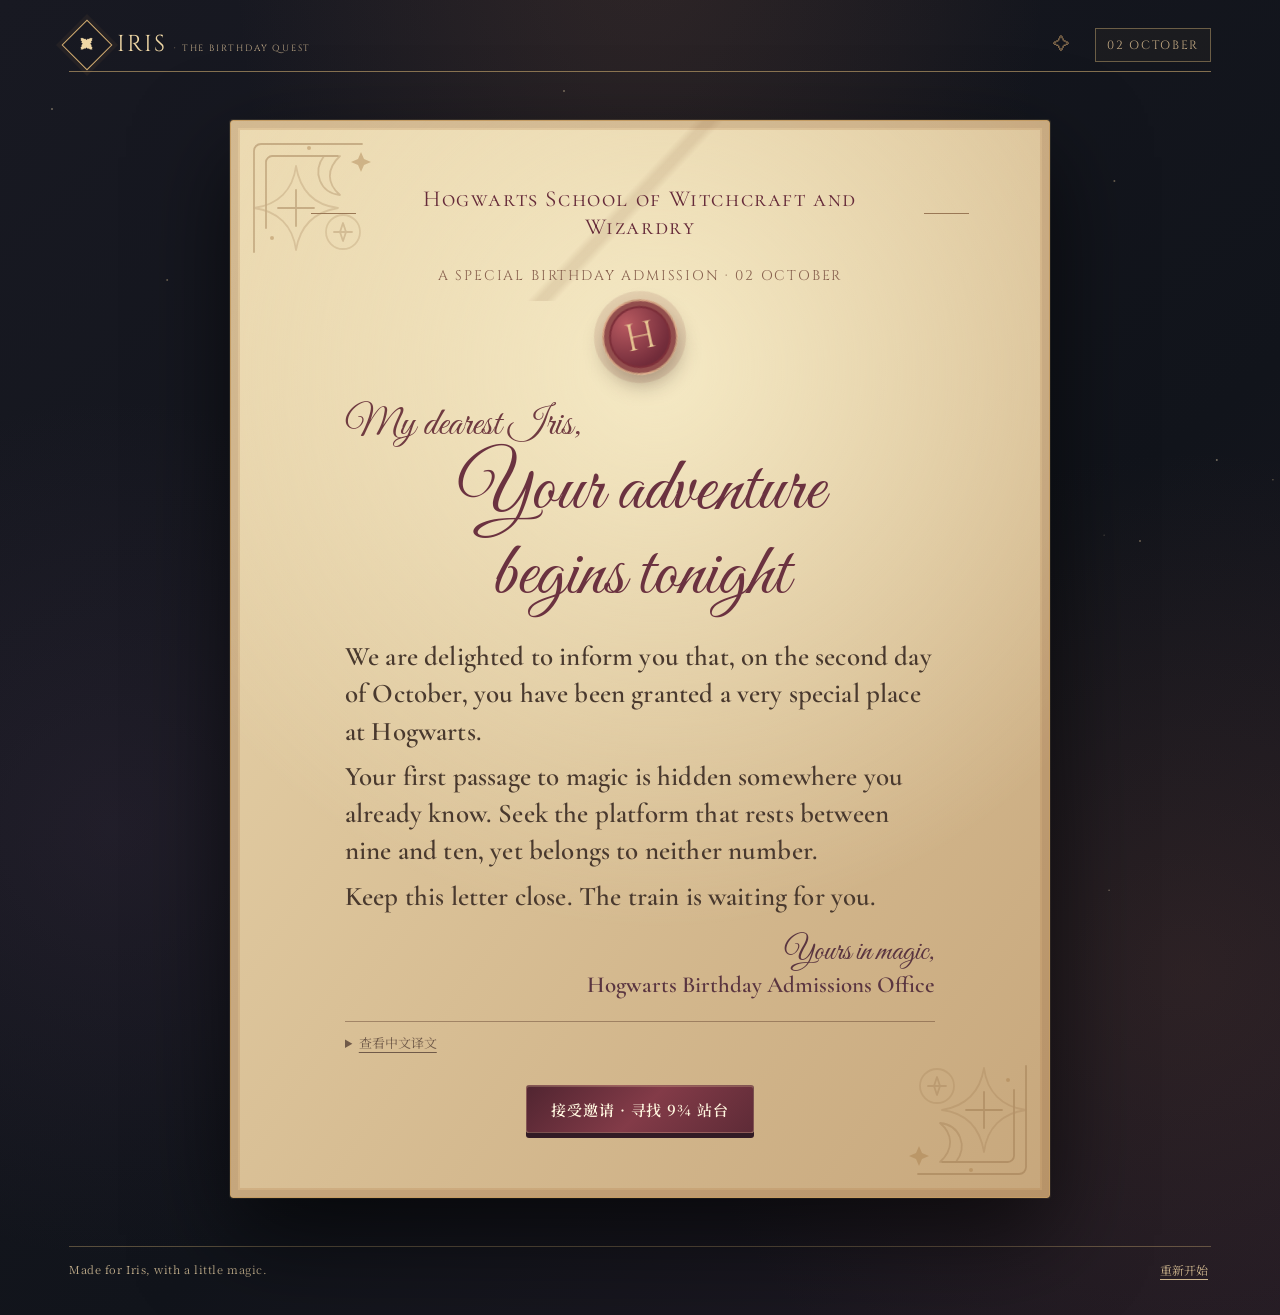
==== commit a5cc337e: "feat: add cinematic motion to birthday quest" ====
--- a/docs/index.html
+++ b/docs/index.html
@@ -8,7 +8,8 @@
   <title>Iris · 霍格沃茨生日特别任务</title>
   <link rel="icon" type="image/svg+xml" href="./assets/favicon.svg">
   <link rel="stylesheet" href="./style.css?v=6">
-  <script src="./app.js?v=6" defer></script>
+  <link rel="stylesheet" href="./cinematic.css?v=1">
+  <script src="./app.js?v=7" defer></script>
 </head>
 <body>
   <div class="sky" aria-hidden="true"><span></span><span></span><span></span></div>
@@ -35,9 +36,13 @@
   </dialog>
   <div id="spell-overlay" class="spell-overlay" role="status" aria-live="polite" hidden>
     <span class="spell-overlay__halo" aria-hidden="true"></span>
+    <span class="spell-overlay__ring spell-overlay__ring--one" aria-hidden="true"></span>
+    <span class="spell-overlay__ring spell-overlay__ring--two" aria-hidden="true"></span>
     <svg class="spell-overlay__wand" viewBox="0 0 260 260" fill="none" aria-hidden="true"><path d="M43 219 174 86" stroke="#3b2530" stroke-width="17" stroke-linecap="round"/><path d="M55 207 174 86" stroke="#bf8755" stroke-width="6" stroke-linecap="round"/><path d="m164 95 27-28" stroke="#f5d78e" stroke-width="4" stroke-linecap="round"/><path d="m194 48 4 14 14 4-14 4-4 14-4-14-14-4 14-4 4-14Z" fill="#ffe7ac"/><circle cx="194" cy="66" r="26" stroke="#e6bc73" stroke-opacity=".6"/></svg>
     <span class="spell-overlay__spark spell-overlay__spark--a" aria-hidden="true">✦</span><span class="spell-overlay__spark spell-overlay__spark--b" aria-hidden="true">✧</span><span class="spell-overlay__spark spell-overlay__spark--c" aria-hidden="true">✦</span>
+    <span class="spell-overlay__sigil" aria-hidden="true">✧</span>
     <strong class="spell-overlay__message"></strong>
+    <small class="spell-overlay__subline"></small>
   </div>
 </body>
 </html>
--- a/docs/cinematic.css
+++ b/docs/cinematic.css
@@ -0,0 +1,305 @@
+/* A small motion vocabulary: paper opens, ink appears, objects answer touch. */
+:root {
+  --bronze: #a87948;
+  --foil: #e7c486;
+  --deep-ink: #1c1a23;
+}
+
+body {
+  background:
+    radial-gradient(ellipse at 50% -18%, rgba(132, 86, 65, .26), transparent 46%),
+    radial-gradient(circle at 9% 63%, rgba(76, 55, 80, .24), transparent 30%),
+    radial-gradient(circle at 93% 74%, rgba(113, 71, 55, .22), transparent 34%),
+    linear-gradient(140deg, #181922, #11141b 60%, #201923);
+}
+.site-header { border-bottom: 1px solid rgba(232, 192, 125, .53); }
+.site-header::after {
+  content: "✧";
+  order: 1;
+  margin-left: auto;
+  color: #bb9463;
+  font: 17px Cinzel, Georgia, serif;
+}
+.header-date { order: 2; margin-left: 5px; background: rgba(208, 169, 100, .045); }
+.scene {
+  border-color: #c59d64;
+  box-shadow: 0 37px 94px rgba(0, 0, 0, .6), 0 0 0 1px rgba(247, 208, 138, .12),
+    inset 0 0 0 7px rgba(65, 37, 28, .07), inset 0 0 0 9px rgba(170, 112, 59, .2);
+}
+.scene--night {
+  box-shadow: 0 40px 100px rgba(0, 0, 0, .65), 0 0 0 1px rgba(238, 190, 110, .13),
+    inset 0 0 0 9px rgba(218, 167, 91, .065);
+}
+.scene-title { text-wrap: balance; }
+.button {
+  position: relative;
+  overflow: hidden;
+  isolation: isolate;
+  border-color: rgba(255, 231, 177, .22);
+}
+.button::after {
+  content: "";
+  position: absolute;
+  z-index: -1;
+  inset: 0;
+  background: linear-gradient(110deg, transparent 30%, rgba(255, 245, 207, .25) 49%, transparent 68%);
+  transform: translateX(-115%);
+  pointer-events: none;
+}
+.button:hover::after, .button:focus-visible::after { transform: translateX(115%); transition: transform .65s ease; }
+.button-primary {
+  background: linear-gradient(135deg, #512531, #833b48 51%, #5e2b37);
+  box-shadow: 0 5px 0 #321b25, inset 0 1px rgba(255, 230, 179, .22);
+}
+.button-gold {
+  color: #34251f;
+  background: linear-gradient(125deg, #b8874d, #f0d397 49%, #b9884b);
+  box-shadow: 0 5px 0 #795339, inset 0 1px rgba(255,255,255,.38);
+}
+.scene--mission .scene-copy {
+  background:
+    radial-gradient(circle at 10% 7%, rgba(255, 246, 218, .6), transparent 48%),
+    repeating-linear-gradient(21deg, transparent 0 10px, rgba(63, 39, 24, .025) 11px 12px),
+    linear-gradient(145deg, rgba(225, 207, 170, .98), rgba(203, 174, 129, .96));
+  box-shadow: 0 24px 44px rgba(15, 18, 24, .38), inset 0 0 0 5px rgba(255, 240, 197, .12);
+}
+.scene--mission .lead { background: rgba(255, 242, 207, .68); }
+.scene--mission .scene-copy::after {
+  content: "✦";
+  position: absolute;
+  right: 21px;
+  bottom: 10px;
+  color: color-mix(in srgb, var(--mission-accent) 55%, transparent);
+  font: 17px Cinzel, Georgia, serif;
+  pointer-events: none;
+}
+.scene--solved .scene-copy {
+  background: linear-gradient(145deg, #ebd9ad, #ceb184);
+}
+.quest-zone { background: rgba(255, 242, 208, .64); }
+.spell-form { background-color: rgba(228, 206, 165, .66); }
+.entry-shell { background: rgba(255, 248, 222, .87); }
+.entry-shell:focus-within {
+  border-bottom-color: var(--mission-accent, #783747);
+  box-shadow: 0 0 0 2px rgba(255, 232, 178, .75), 0 0 22px rgba(177, 120, 59, .24);
+}
+.hint-button:hover, .quiet-button:hover { color: #f0cd8d; }
+.scene--mission .hint-button:hover { color: var(--mission-accent); }
+
+/* The admission letter has its own calm reveal rather than a looping effect. */
+.scene--letter {
+  background:
+    linear-gradient(133deg, transparent 0 47%, rgba(117, 73, 42, .12) 48% 49%, transparent 50%) top / 100% 180px no-repeat,
+    radial-gradient(circle at 52% 23%, rgba(255, 248, 213, .72), transparent 60%),
+    linear-gradient(125deg, #ead7ae, #c7a77c);
+}
+.scene--letter::before, .scene--letter::after { border-color: rgba(106, 65, 46, .4); }
+.scene--letter .scene-copy { width: 100%; }
+.scene--letter .seal {
+  border: 2px solid rgba(255, 224, 166, .63);
+  box-shadow: inset 0 0 0 5px rgba(238, 202, 153, .2), inset 0 0 0 7px #7c2e39,
+    0 10px 20px rgba(62, 39, 27, .34), 0 0 0 8px rgba(129, 60, 58, .12);
+}
+.letter-translation { border-color: rgba(86, 53, 40, .42); }
+.letter-translation summary:hover { color: #612937; }
+.scene--castle { background-position: center, 55% center, center; }
+
+/* Each room has one visual signature, leaving the answers readable. */
+.scene--owl .scene-art::after { content: "✉"; font-size: 29px; }
+.scene--owl .hedwig-art { filter: drop-shadow(0 16px 20px rgba(8, 21, 40, .56)); }
+.scene--potion .scene-art::after { content: "☾"; color: #b7e6ef; font-size: 38px; }
+.scene--potion .scene-art::before {
+  border-color: rgba(142, 213, 232, .46);
+  box-shadow: 0 0 0 15px rgba(91, 172, 193, .07), 0 0 38px rgba(74, 164, 196, .22);
+}
+.potion-choice {
+  background: linear-gradient(150deg, rgba(245, 241, 220, .96), rgba(209, 219, 203, .81));
+  box-shadow: inset 0 1px rgba(255,255,255,.7), 0 6px 12px rgba(66, 48, 34, .13);
+}
+.potion-choice--2 { border-color: #397e9f; }
+.potion-choice--2 .potion-vial { box-shadow: 0 0 18px rgba(84, 179, 215, .39), inset 5px 0 rgba(255,255,255,.33); }
+.potion-vial::after {
+  content: "✦";
+  position: absolute;
+  left: 13px;
+  top: 24px;
+  color: rgba(255,255,255,.87);
+  font-size: 12px;
+  opacity: .8;
+}
+.scene--inn .scene-art::after { content: "✦"; color: #ffce80; }
+.scene--inn .quest-ornament { background: rgba(107, 51, 35, .08); }
+.scene--chamber .scene-art::after { content: "ᚹ"; color: #b7e3b9; font-size: 31px; }
+.scene--chamber .quest-ornament { letter-spacing: .18em; }
+.scene--map .map-frame { background: linear-gradient(135deg, #ead2a0, #b99361); }
+.scene--map .map-board { box-shadow: 0 0 0 5px rgba(255, 241, 201, .23); }
+.scene--snitch .scene-art::after { content: "✧"; color: #ffe5a3; font-size: 33px; }
+.scene--snitch .scene-art::before {
+  border-color: rgba(247, 208, 119, .58);
+  box-shadow: 0 0 0 14px rgba(237, 194, 97, .06), 0 0 36px rgba(243, 194, 91, .3);
+}
+
+/* Sorting is the one large reveal in the story. */
+.scene--hall .scene-art::before { box-shadow: 0 0 0 15px rgba(229, 178, 100, .05), 0 0 52px rgba(222, 155, 78, .13); }
+.sorting-choice {
+  position: relative;
+  background: linear-gradient(125deg, rgba(25, 19, 29, .76), rgba(96, 52, 51, .25));
+  box-shadow: inset 0 1px rgba(245, 214, 158, .1);
+}
+.sorting-choice:hover, .sorting-choice:focus-visible { transform: translateY(-3px); box-shadow: 0 10px 20px rgba(0,0,0,.18), inset 0 0 0 1px rgba(235,196,126,.5); }
+.scene--reveal { background-position: center, center; }
+.scene--reveal .house-emblem { box-shadow: 0 0 0 5px rgba(236, 199, 128, .13), 0 19px 35px rgba(0, 0, 0, .48); }
+.portrait-frame { box-shadow: 0 25px 55px rgba(0, 0, 0, .6), 0 0 0 5px rgba(221, 167, 89, .11), inset 0 0 0 5px rgba(235, 197, 129, .25); }
+.reveal-house { text-shadow: 0 0 28px rgba(251, 195, 91, .5); }
+
+/* A folded map still works as a normal details element without animation. */
+.atlas-dock summary {
+  background: linear-gradient(110deg, #2b222b, #352630 52%, #382d2d);
+  box-shadow: inset 0 0 0 5px rgba(212, 174, 113, .065), 0 15px 26px rgba(0,0,0,.22);
+}
+.atlas-dock[open] summary { border-bottom-color: rgba(185, 142, 89, .48); }
+.atlas-sheet { transform-origin: top center; box-shadow: inset 0 13px 15px rgba(89, 53, 30, .1); }
+.atlas-grid {
+  background: #6b4832;
+  box-shadow: 0 0 0 5px rgba(117, 73, 39, .12), inset 0 2px 10px rgba(30, 20, 18, .24);
+}
+.atlas-place.is-current { box-shadow: 0 0 0 3px rgba(247, 205, 115, .47), 0 0 24px rgba(242, 193, 99, .7); }
+.atlas-corridor { overflow: hidden; }
+.atlas-corridor::after { content: "· · ✦ · ·"; margin-left: 10px; opacity: .65; }
+
+/* A short spell transition changes color for travel, discovery, seals, and finale. */
+.spell-overlay {
+  --spell-color: #e9bd77;
+  background: radial-gradient(circle at 50% 50%, rgba(87, 57, 74, .82), #10121a 68%);
+}
+.spell-overlay[data-kind="ticket"] { --spell-color: #c4dcdb; }
+.spell-overlay[data-kind="seal"] { --spell-color: #efc288; }
+.spell-overlay[data-kind="finale"] { --spell-color: #f3d7a0; }
+.spell-overlay__ring {
+  position: absolute;
+  left: 50%;
+  top: 50%;
+  width: min(83vw, 440px);
+  aspect-ratio: 1;
+  border: 1px solid var(--spell-color);
+  border-radius: 50%;
+  opacity: 0;
+  pointer-events: none;
+}
+.spell-overlay__ring--one { border-style: dashed; }
+.spell-overlay__ring--two { width: min(63vw, 335px); border-color: rgba(255, 235, 189, .48); }
+.spell-overlay__sigil {
+  position: absolute;
+  z-index: 2;
+  left: 50%;
+  top: 42%;
+  color: var(--spell-color);
+  font: clamp(43px, 13vw, 85px) Cinzel, Georgia, serif;
+  line-height: 1;
+  text-shadow: 0 0 30px var(--spell-color);
+  opacity: 0;
+}
+.spell-overlay[data-kind="ticket"] .spell-overlay__sigil::first-letter { color: #d6f1eb; }
+.spell-overlay__message { margin-top: 110px; color: #fff0cb; }
+.spell-overlay__subline {
+  position: relative;
+  z-index: 3;
+  margin-top: 12px;
+  color: var(--spell-color);
+  font: 600 11px Cinzel, Georgia, serif;
+  letter-spacing: .2em;
+  text-align: center;
+  opacity: 0;
+}
+.spell-overlay.is-active .spell-overlay__ring--one { animation: spell-ring .78s cubic-bezier(.13,.73,.24,1) both; }
+.spell-overlay.is-active .spell-overlay__ring--two { animation: spell-ring .69s .1s cubic-bezier(.13,.73,.24,1) both; }
+.spell-overlay.is-active .spell-overlay__sigil { animation: spell-sigil .8s ease-out both; }
+.spell-overlay.is-active .spell-overlay__subline { animation: spell-subline .77s .12s ease-out both; }
+.is-miscast .entry-shell, .is-miscast .potion-choices, .is-miscast .map-frame { animation: miscast .37s ease-in-out; }
+
+@keyframes spell-ring {
+  0% { opacity: 0; transform: translate(-50%, -50%) scale(.54) rotate(-20deg); }
+  32% { opacity: .48; }
+  100% { opacity: 0; transform: translate(-50%, -50%) scale(1.15) rotate(12deg); }
+}
+@keyframes spell-sigil {
+  0% { opacity: 0; transform: translate(-50%, -25%) scale(.65); }
+  28%, 65% { opacity: .93; }
+  100% { opacity: 0; transform: translate(-50%, -68%) scale(1.15); }
+}
+@keyframes spell-subline {
+  0%, 100% { opacity: 0; transform: translateY(9px); }
+  30%, 83% { opacity: 1; transform: translateY(0); }
+}
+@keyframes miscast {
+  25% { transform: translateX(4px); }
+  55% { transform: translateX(-4px); }
+  85% { transform: translateX(2px); }
+}
+
+@media (prefers-reduced-motion: no-preference) {
+  .scene.magic-in { animation: stage-arrive .65s cubic-bezier(.17,.72,.25,1) both; }
+  .scene-copy > .eyebrow, .scene-copy > .progress, .scene-copy > .letter-head { animation: ink-rise .5s .08s both; }
+  .scene-copy > .scene-title, .scene-copy > .letter-script-title { animation: ink-rise .55s .15s both; }
+  .scene-copy > .lead, .scene-copy > .letter-text { animation: ink-rise .55s .24s both; }
+  .scene-art img { animation: artifact-enter .72s .12s both; }
+  .scene--letter .seal { animation: wax-enter .8s .08s both; }
+  .scene--letter .letter-salutation { animation: ink-rise .58s .18s both; }
+  .scene--letter .letter-sign, .scene--letter .letter-translation, .scene--letter .button-row { animation: ink-rise .58s .35s both; }
+  .scene--owl .scene-art img { animation: artifact-enter .7s .12s both, owl-breathe 5.8s 1s ease-in-out infinite; }
+  .scene--owl .scene-art::after { animation: little-star 3.6s 1s ease-in-out infinite; }
+  .scene--potion .scene-art::after { animation: moon-glow 4s ease-in-out infinite; }
+  .scene--potion .potion-vial::after { animation: bubble-rise 3.1s ease-in-out infinite; }
+  .scene--potion .potion-choice:nth-child(2) .potion-vial::after { animation-delay: .6s; }
+  .scene--inn .quest-ornament span { animation: coin-rise .46s both; }
+  .scene--inn .quest-ornament span:nth-child(2) { animation-delay: .13s; }
+  .scene--inn .quest-ornament span:nth-child(3) { animation-delay: .26s; }
+  .scene--chamber .quest-ornament span { animation: rune-appear .48s both; }
+  .scene--chamber .quest-ornament span:nth-child(2) { animation-delay: .16s; }
+  .scene--chamber .quest-ornament span:nth-child(3) { animation-delay: .32s; }
+  .scene--map .map-place { animation: map-room-rise .42s both; }
+  .scene--map .map-place:nth-child(2) { animation-delay: .09s; }
+  .scene--map .map-place:nth-child(3) { animation-delay: .16s; }
+  .scene--map .map-place:nth-child(n+4) { animation-delay: .24s; }
+  .scene--snitch .scene-art img { animation: snitch-arrive .8s both, snitch-hover 4.8s .8s ease-in-out infinite; }
+  .scene--reveal .house-emblem { animation: crest-reveal .75s .15s both; }
+  .scene--reveal .portrait-frame { animation: portrait-reveal .84s .5s both; }
+  .scene--reveal .reveal-house { animation: ink-rise .6s .38s both; }
+  .atlas-dock[open] .atlas-sheet { animation: paper-unfold .55s cubic-bezier(.16,.77,.22,1) both; }
+  .atlas-dock[open] .atlas-grid { animation: ink-rise .5s .18s both; }
+  .atlas-dock[open] .atlas-place.is-current { animation: map-room-rise .45s .25s both; }
+  .atlas-dock[open] .atlas-corridor::after { animation: ink-rise .6s .36s both; }
+}
+@keyframes stage-arrive { from { opacity: 0; transform: translateY(11px) scale(.99); } to { opacity: 1; transform: none; } }
+@keyframes ink-rise { from { opacity: 0; transform: translateY(11px); } to { opacity: 1; transform: none; } }
+@keyframes artifact-enter { from { opacity: 0; transform: translateY(14px) scale(.96); } to { opacity: 1; transform: none; } }
+@keyframes wax-enter { from { opacity: 0; transform: rotate(-28deg) scale(.62); } to { opacity: 1; transform: rotate(-12deg) scale(1); } }
+@keyframes owl-breathe { 50% { transform: translateY(-7px) rotate(1deg); } }
+@keyframes little-star { 50% { opacity: .4; transform: translateY(-6px); } }
+@keyframes moon-glow { 50% { opacity: .45; transform: scale(1.18); } }
+@keyframes bubble-rise { 0%, 100% { opacity: .2; transform: translateY(9px) scale(.7); } 50% { opacity: .95; transform: translateY(-10px) scale(1); } }
+@keyframes coin-rise { from { opacity: 0; transform: translateY(10px) rotate(-18deg); } to { opacity: 1; transform: none; } }
+@keyframes rune-appear { from { opacity: 0; transform: scale(.62); } to { opacity: 1; transform: scale(1); } }
+@keyframes map-room-rise { from { opacity: .15; transform: translateY(7px); } to { opacity: 1; transform: none; } }
+@keyframes snitch-arrive { from { opacity: 0; transform: translate(22px, -26px) rotate(-24deg) scale(.72); } to { opacity: 1; transform: rotate(-12deg); } }
+@keyframes snitch-hover { 50% { transform: translate(-9px, -10px) rotate(-5deg); } }
+@keyframes crest-reveal { from { opacity: 0; transform: translateY(-13px) scale(.84); } to { opacity: 1; transform: none; } }
+@keyframes portrait-reveal { from { opacity: 0; transform: translateY(21px) scale(.97); } to { opacity: 1; transform: none; } }
+@keyframes paper-unfold { from { opacity: .35; transform: perspective(750px) rotateX(-15deg) scaleY(.9); } to { opacity: 1; transform: perspective(750px) rotateX(0) scaleY(1); } }
+
+@media (max-width: 760px) {
+  .site-header::after { display: none; }
+  .scene--mission .scene-copy { background: linear-gradient(145deg, rgba(225, 207, 170, .97), rgba(205, 177, 134, .97)); }
+  .scene--letter { background: radial-gradient(circle at 50% 13%, #f2e1b8, transparent 65%), linear-gradient(145deg, #e3cda3, #c3a273); }
+  .spell-overlay__message { max-width: 88vw; }
+  .spell-overlay__subline { max-width: 90vw; font-size: 9px; }
+}
+@media (prefers-reduced-motion: reduce) {
+  .scene.magic-in, .scene-copy > *, .scene-art img, .scene--letter .seal,
+  .scene--reveal .house-emblem, .scene--reveal .portrait-frame,
+  .atlas-dock[open] .atlas-sheet, .atlas-dock[open] .atlas-grid,
+  .atlas-dock[open] .atlas-place.is-current, .is-miscast .entry-shell,
+  .is-miscast .potion-choices, .is-miscast .map-frame { animation: none !important; }
+  .spell-overlay__ring, .spell-overlay__sigil { display: none; }
+  .spell-overlay__subline { opacity: 1; }
+}
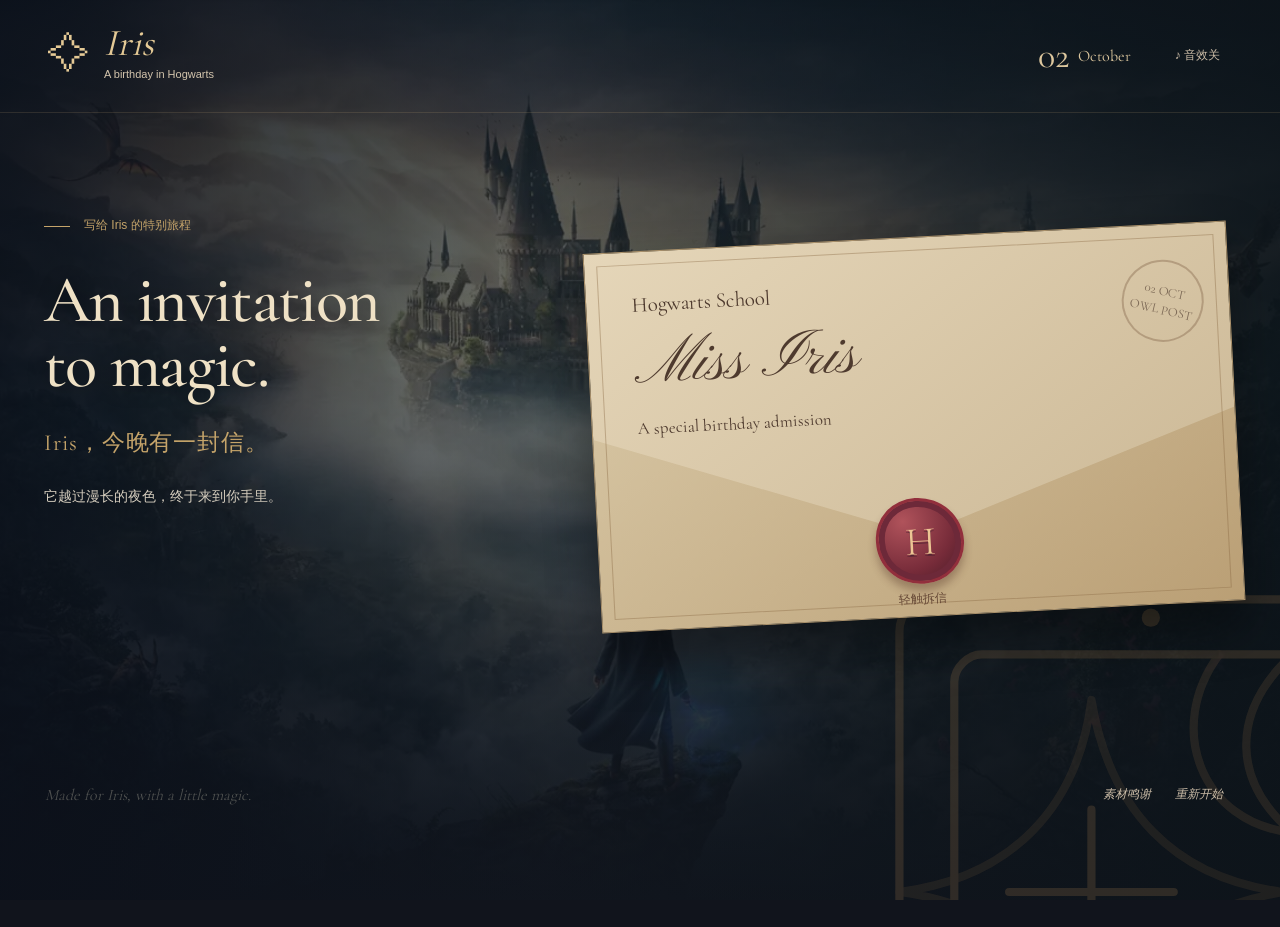
==== commit 81ee8d5d: "feat: rebuild Iris quest as a magical handbook" ====
--- a/docs/index.html
+++ b/docs/index.html
@@ -2,47 +2,30 @@
 <html lang="zh-CN">
 <head>
   <meta charset="utf-8">
-  <meta name="viewport" content="width=device-width, initial-scale=1">
-  <meta name="theme-color" content="#211b22">
-  <meta name="description" content="Iris 的霍格沃茨生日特别任务">
-  <title>Iris · 霍格沃茨生日特别任务</title>
+  <meta name="viewport" content="width=device-width, initial-scale=1, viewport-fit=cover">
+  <meta name="theme-color" content="#11141c">
+  <meta name="description" content="写给 Iris 的一场生日魔法冒险。">
+  <title>Iris · A Birthday in Hogwarts</title>
   <link rel="icon" type="image/svg+xml" href="./assets/favicon.svg">
-  <link rel="stylesheet" href="./style.css?v=6">
-  <link rel="stylesheet" href="./cinematic.css?v=1">
-  <script src="./app.js?v=7" defer></script>
+  <link rel="preload" href="./assets/fonts/cormorant.ttf" as="font" type="font/ttf" crossorigin>
+  <link rel="stylesheet" href="./handbook.css?v=3">
+  <script src="./vendor/anime.min.js" defer></script>
+  <script src="./vendor/Sortable.min.js" defer></script>
+  <script src="./quest-data.js?v=3" defer></script>
+  <script src="./quest-rules.js?v=3" defer></script>
+  <script src="./handbook.js?v=3" defer></script>
 </head>
-<body>
-  <div class="sky" aria-hidden="true"><span></span><span></span><span></span></div>
-  <div class="site-frame">
-    <header class="site-header">
-      <div class="brand"><span class="brand-mark" aria-hidden="true">✦</span><span>IRIS <small>· THE BIRTHDAY QUEST</small></span></div>
-      <span class="header-date">02 OCTOBER</span>
-    </header>
-    <main id="app" class="app" aria-live="polite"></main>
-    <footer class="site-footer">
-      <span>Made for Iris, with a little magic.</span>
-      <button id="reset-button" class="quiet-button" type="button">重新开始</button>
-    </footer>
-  </div>
-  <dialog id="reset-dialog" class="reset-dialog">
-    <form method="dialog">
-      <h2>重新开始旅程？</h2>
-      <p>这会清除这台手机保存的进度，回到入学通知书。</p>
-      <div class="dialog-actions">
-        <button value="cancel" class="button button-ghost">继续旅程</button>
-        <button value="confirm" class="button button-primary">重新开始</button>
-      </div>
-    </form>
-  </dialog>
-  <div id="spell-overlay" class="spell-overlay" role="status" aria-live="polite" hidden>
-    <span class="spell-overlay__halo" aria-hidden="true"></span>
-    <span class="spell-overlay__ring spell-overlay__ring--one" aria-hidden="true"></span>
-    <span class="spell-overlay__ring spell-overlay__ring--two" aria-hidden="true"></span>
-    <svg class="spell-overlay__wand" viewBox="0 0 260 260" fill="none" aria-hidden="true"><path d="M43 219 174 86" stroke="#3b2530" stroke-width="17" stroke-linecap="round"/><path d="M55 207 174 86" stroke="#bf8755" stroke-width="6" stroke-linecap="round"/><path d="m164 95 27-28" stroke="#f5d78e" stroke-width="4" stroke-linecap="round"/><path d="m194 48 4 14 14 4-14 4-4 14-4-14-14-4 14-4 4-14Z" fill="#ffe7ac"/><circle cx="194" cy="66" r="26" stroke="#e6bc73" stroke-opacity=".6"/></svg>
-    <span class="spell-overlay__spark spell-overlay__spark--a" aria-hidden="true">✦</span><span class="spell-overlay__spark spell-overlay__spark--b" aria-hidden="true">✧</span><span class="spell-overlay__spark spell-overlay__spark--c" aria-hidden="true">✦</span>
-    <span class="spell-overlay__sigil" aria-hidden="true">✧</span>
-    <strong class="spell-overlay__message"></strong>
-    <small class="spell-overlay__subline"></small>
-  </div>
+<body data-theme="castle">
+  <div class="scenery" aria-hidden="true"></div>
+  <div class="ambient" aria-hidden="true"></div>
+  <header class="site-header"><a class="brand" href="./" aria-label="Iris 魔法手册首页"><span class="brand-sigil">✧</span><span>Iris<small>A birthday in Hogwarts</small></span></a><div class="header-tools"><span class="birthday-date">02 <small>October</small></span><button id="sound-button" class="quiet-button" data-action="sound" aria-pressed="false">♪ 音效关</button></div></header>
+  <main id="app"></main>
+  <button id="atlas-preview" class="atlas-preview" data-action="map" hidden><span class="folded-mark">⌖</span><span><b>折叠的活点地图</b><small id="target-label"></small></span><span aria-hidden="true">⌄</span></button>
+  <footer class="site-footer"><span>Made for Iris, with a little magic.</span><div><button class="quiet-button" data-action="credits">素材鸣谢</button><button class="quiet-button" data-action="reset">重新开始</button></div></footer>
+  <nav id="book-nav" class="book-nav" aria-label="魔法手册导航" hidden><button data-action="task"><span>✧</span>任务</button><button data-action="map"><span>⌖</span>地图</button><button data-action="collection"><span>◇</span>收藏 <small id="fragment-count">0 / 6</small></button></nav>
+  <dialog id="book-dialog" aria-label="魔法手册"><div id="dialog-body"></div></dialog>
+  <div id="toast" role="status" aria-live="polite" hidden></div>
+  <audio id="click-sound" src="./assets/interface-click.ogg" preload="none"></audio>
+  <noscript><p class="noscript">请启用 JavaScript，魔法手册才能记录你的旅程。</p></noscript>
 </body>
 </html>
--- a/docs/handbook.css
+++ b/docs/handbook.css
@@ -0,0 +1,271 @@
+@font-face{font-family:Cormorant;src:url('./assets/fonts/cormorant.ttf') format('truetype');font-weight:300 700;font-display:swap}
+@font-face{font-family:Pinyon;src:url('./assets/fonts/pinyon.ttf') format('truetype');font-weight:400;font-display:swap}
+:root{--night:#11141c;--paper:#e8d6b6;--gold:#c5a46a;--gold-light:#e4c995;--wine:#792b3a;--jade:#427f73;--ink:#3e3027;--line:#c5a46a55;--serif:Cormorant,Georgia,'Songti SC',SimSun,serif;--sans:'PingFang SC','Microsoft YaHei',sans-serif}
+*{box-sizing:border-box}
+[hidden]{display:none!important}
+html{min-width:320px;scroll-behavior:smooth}
+body{margin:0;background:var(--night);color:#f0e6d4;font:15px/1.8 var(--sans);isolation:isolate;--scene-image:url('./assets/hogwarts-castle.webp');--scene-accent:#c5a46a}
+body[data-theme=castle]{--scene-image:url('./assets/hogwarts-castle.webp')}
+body[data-theme=hall]{--scene-image:url('./assets/hogwarts-hall.webp');--scene-accent:#bb6474}
+body[data-theme=post]{--scene-image:url('./assets/hogwarts-hall.webp');--scene-accent:#d4ac72}
+body[data-theme=potion]{--scene-image:url('./assets/potions-classroom.webp');--scene-accent:#79c4af}
+body[data-theme=tavern]{--scene-image:url('./assets/three-broomsticks.webp');--scene-accent:#e1ab6a}
+body[data-theme=chamber]{--scene-image:url('./assets/chamber-room.webp');--scene-accent:#9dbbc9}
+body[data-theme=atlas]{--scene-image:url('./assets/hogwarts-castle.webp');--scene-accent:#dcc398}
+body[data-theme=stars]{--scene-image:url('./assets/hogwarts-castle.webp');--scene-accent:#a9bde9}
+.scenery{position:fixed;inset:0;z-index:-2;background:linear-gradient(90deg,#0b101acf 0%,#10172065 42%,#0d141add 100%),linear-gradient(0deg,#11141c 0%,#11141c44 55%,#11141c99 100%),var(--scene-image) center 35%/cover no-repeat}
+.ambient{position:fixed;inset:0;z-index:-1;pointer-events:none;opacity:.25;background-image:url('./assets/filigree.svg');background-size:640px;background-position:calc(100% + 200px) calc(100% + 280px);background-repeat:no-repeat}
+body[data-theme=stars] .scenery{background:radial-gradient(ellipse at 60% 10%,#31416988,transparent 60%),linear-gradient(0deg,#0c111e,#142036c7),var(--scene-image) center/cover}
+body[data-theme=stars] .ambient{background-image:radial-gradient(circle,#dddfec 1px,transparent 1.5px);background-size:93px 107px;animation:starlight 8s ease-in-out infinite}
+button,input,select{font:inherit}
+button{cursor:pointer}
+button:disabled{opacity:.45;cursor:default}
+a{color:var(--gold-light)}
+:focus-visible{outline:2px solid #f2cf82;outline-offset:5px}
+button,input,select{touch-action:manipulation}
+.site-header{max-width:1370px;margin:auto;padding:28px 48px;display:flex;align-items:center;justify-content:space-between;border-bottom:1px solid #d6b78226}
+.brand{display:flex;align-items:center;gap:14px;color:var(--gold-light);text-decoration:none;font:italic 38px/.8 var(--serif)}
+.brand-sigil{font-size:42px;font-style:normal}
+.brand small{display:block;font:11px/1.6 var(--sans);color:#d4c5ad;margin-top:8px}
+.header-tools{display:flex;align-items:center;gap:32px}
+.birthday-date{font:36px/1 var(--serif);display:flex;align-items:center;gap:9px;color:#ddc79e}
+.birthday-date small{font-size:16px}
+.quiet-button{background:none;border:0;color:#cbbca7;min-height:44px;padding:6px 12px;font-size:12px}
+.stage{max-width:1280px;margin:0 auto;display:grid;grid-template-columns:minmax(280px,.85fr) minmax(0,1.15fr);gap:72px;padding:64px 44px 30px;min-height:650px;align-items:start}
+.scene-intro{padding-top:38px;position:relative}
+.chapter-label{font-size:12px;color:var(--scene-accent);padding-left:40px;position:relative}
+.chapter-label:before{content:'';position:absolute;left:0;top:50%;width:26px;height:1px;background:var(--scene-accent)}
+.display-title{font:500 clamp(44px,5.2vw,76px)/.98 var(--serif);margin:30px 0 26px;color:#efe1c5;letter-spacing:-.025em;text-shadow:0 2px 22px #0005}
+.scene-intro h1{font-family:var(--serif);font-size:23px;font-weight:400;letter-spacing:.04em;margin:0 0 18px;color:var(--scene-accent)}
+.scene-story{font-size:14px;line-height:2.1;color:#d4ccbd;max-width:370px}
+.workspace{min-width:0;position:relative}
+.artifact{position:relative}
+.artifact p{margin:16px 0;line-height:1.95}
+.artifact h2{font:500 26px/1.35 var(--serif);margin:0 0 16px}
+.button{min-height:48px;padding:11px 21px;border:1px solid transparent;border-radius:2px;font-size:13px;line-height:1.8;transition:background .2s,box-shadow .2s}
+.primary{background:var(--wine);border-color:#b8736b;color:#fff1d4;box-shadow:inset 0 1px #ffffff20,0 5px 14px #0002}
+.primary:hover{background:#8a3b48}
+.secondary{background:#ffffff06;border-color:var(--line);color:var(--gold-light)}
+.quiet{background:none;color:inherit;text-decoration:underline;text-decoration-color:#b99f7055;text-underline-offset:5px}
+.actions{display:flex;gap:12px;flex-wrap:wrap;justify-content:center;margin-top:22px}
+.fine-print{font-size:11px;color:inherit;opacity:.78;line-height:1.8}
+.feedback{font-size:13px;color:#ffd29e;padding:0 4px;min-height:24px;margin:10px 0 0}
+.feedback:empty{min-height:0;margin:0}
+.desk-heading{display:flex;align-items:center;justify-content:space-between;border-bottom:1px solid currentColor;padding-bottom:13px;margin-bottom:20px;gap:12px}
+.desk-heading>span{font:600 24px var(--serif)}
+.desk-heading small{font-size:11px}
+.paper-reminder{font-size:12px;opacity:.8}
+.clue-list{padding-left:23px;margin:14px 0;font-size:13px;line-height:2}
+.answer-form{margin:24px 0 12px}
+.answer-form>label{display:block;font-size:12px;margin-bottom:9px}
+.answer-entry{display:flex;gap:10px;align-items:stretch}
+.answer-entry input{min-width:0;flex:1;border:0;border-bottom:1px solid #9e7651;background:#fff9eb60;color:var(--ink);padding:12px 16px;border-radius:0}
+.answer-entry input::placeholder{color:#796755;font-size:13px}
+.numeric-form input{font:34px/1 var(--serif);letter-spacing:.25em;text-align:center}
+.select-field{display:flex;flex-direction:column;gap:4px;min-width:0}
+.select-field>span{font-size:11px}
+.select-field select{width:100%;min-width:0;min-height:44px;background:#f9efd7;color:var(--ink);border:1px solid #aa8b6655;border-radius:2px;padding:8px 7px;font-size:13px}
+.envelope{height:380px;margin:60px 0 50px;background:linear-gradient(145deg,#e5d6b9,#c9b592);color:#4e3a2e;box-shadow:0 26px 50px #0006;transform:rotate(-3deg);border:1px solid #ac926b}
+.envelope:after{content:'';position:absolute;inset:12px;border:1px solid #88664266;pointer-events:none}
+.envelope-address{position:absolute;top:40px;left:45px;right:30px;text-align:left;z-index:1}
+.envelope-address small{font:21px var(--serif)}
+.envelope-address span{display:block;font:64px/1.5 Pinyon,cursive}
+.envelope-address em{font:17px var(--serif)}
+.envelope-flap{position:absolute;bottom:0;width:100%;height:51%;background:linear-gradient(145deg,#d4c29f,#ba9f75);clip-path:polygon(0 100%,0 0,50% 58%,100% 0,100% 100%);filter:drop-shadow(0 -2px 1px #8b715a88)}
+.wax-seal{position:absolute;left:50%;bottom:32px;transform:translateX(-50%);width:88px;height:86px;background:radial-gradient(circle at 30% 25%,#b0535b,#762b39 62%,#471b27);border:3px solid #922f3c;border-radius:47% 53% 48% 51%;color:#edc594;box-shadow:0 7px 9px #43201855,inset 0 0 0 6px #6d2939;z-index:2}
+.wax-seal span{font:40px var(--serif);text-shadow:0 2px #502331}
+.wax-seal small{position:absolute;white-space:nowrap;bottom:-30px;left:50%;transform:translateX(-50%);color:#654735;font-size:12px}
+.postmark{position:absolute;right:25px;top:35px;border:2px solid #77563d88;border-radius:50%;width:82px;height:82px;display:grid;place-content:center;text-align:center;font:13px/1.5 var(--serif);transform:rotate(16deg);opacity:.65}
+.letter{padding:40px 42px 30px;color:var(--ink);background:radial-gradient(ellipse at 30% 15%,#fbefda,#ddc8a1);box-shadow:0 20px 65px #0006;outline:1px solid #8f6d4566;outline-offset:-12px;animation:unfold .65s both}
+.letter-school{font:600 26px/1 var(--serif);text-align:center;padding-bottom:20px;border-bottom:1px solid #97765066}
+.letter-school small{font-size:16px;font-weight:400}
+.script{font-family:Pinyon,cursive;font-weight:400}
+.salutation{font-size:36px;line-height:1.3!important;margin:28px 0 18px!important;color:#6e3340}
+.letter-body{font-size:27px;line-height:1.5}
+.letter-body p{line-height:1.5!important;margin:0 0 14px}
+.letter-sign{font-size:27px;text-align:right;line-height:1.3!important;color:#6e3340}
+.letter>.button{width:100%;margin-top:20px}
+.translation{font-size:12px;border-top:1px solid #9b825766;padding-top:12px;margin-top:18px}
+.translation summary{cursor:pointer;min-height:32px}
+.train-ticket{background:#e8d7b5;color:#49382d;padding:32px;border:1px solid #c4a575;box-shadow:0 20px 45px #0005;margin-top:75px;clip-path:polygon(0 0,100% 0,100% 45%,98% 50%,100% 55%,100% 100%,0 100%,0 55%,2% 50%,0 45%)}
+.ticket-top{font:24px var(--serif);display:flex;justify-content:space-between;border-bottom:1px dashed #957449;padding-bottom:18px}
+.ticket-top span{font-size:15px}
+.ticket-destination{display:flex;align-items:center;justify-content:space-between;margin:25px 0;font:38px var(--serif)}
+.ticket-destination small{font-size:25px}
+.ticket-name{display:flex;justify-content:space-between;padding-bottom:14px;border-bottom:1px dashed #957449;font-family:var(--serif);font-size:20px}
+.ticket-foot{font-size:12px}
+.journey-mark{font:150px/.9 var(--serif);color:#b7945d88;margin-top:25px}
+.journey-mark span{font-size:100px}
+.train-window{height:410px;margin:40px 0 25px;border:18px solid #3a3028;border-radius:110px 110px 16px 16px;overflow:hidden;box-shadow:inset 0 0 0 2px #cc9d6866,0 20px 45px #0008}
+.window-landscape{height:100%;background:linear-gradient(#15243444,#141b3244),url('./assets/alnwick-castle.webp') center/cover;animation:landscape 6s linear both}
+.window-mullion{position:absolute;left:50%;top:18px;bottom:18px;width:6px;background:#3a3028}
+.window-caption{position:absolute;bottom:20px;left:20px;font:italic 22px var(--serif);color:#ffe8bd}
+.hat-art{width:230px;max-height:220px;opacity:.9;margin:15px 0;filter:sepia(.3) drop-shadow(0 16px 18px #0006)}
+.sorting-artifact{padding:50px 38px;background:linear-gradient(145deg,#321d2bcc,#171b22e8);border:1px solid #b0885b55;box-shadow:0 20px 50px #0005;margin-top:45px;text-align:center}
+.question-dots{display:flex;justify-content:center;gap:15px;margin:0 0 35px}
+.question-dots i{width:6px;height:6px;border-radius:50%;background:#665658}
+.question-dots .lit{background:var(--gold-light);box-shadow:0 0 9px #c8a97288}
+.sorting-options{display:grid;gap:16px;margin-top:35px}
+.choice-button{border-color:#b8976666;background:#16182188;color:#eedcbd;padding:16px;font-size:15px}
+.choice-button:hover{background:#713c4a88}
+.response blockquote{font-family:var(--serif);font-size:24px;line-height:1.85;margin:25px 0 40px}
+.large-glyph{font:70px var(--serif);color:var(--gold-light)}
+.admission-card{text-align:center;padding:25px;background:linear-gradient(#512435c9,#181922ee);border:1px solid #a68a5d66}
+.emblem{width:130px;height:145px;object-fit:contain;animation:emblem-in 1s both}
+.portrait{margin:20px auto 26px;max-width:295px;border:1px solid #a68a5d;background:#19191b;padding:9px;animation:portrait-in 1s .65s both}
+.portrait img{display:block;width:100%;height:320px;object-fit:cover;object-position:50% 25%}
+.portrait figcaption{font:30px var(--serif);padding:14px}
+.portrait figcaption span{display:block;font:11px var(--sans);color:#bcaa91}
+.gear{padding:32px;border:1px solid var(--line);text-align:center;background:#141924dd;margin-top:35px}
+.gear-track{display:flex;justify-content:space-around}
+.gear-track>span{color:#8e806d;font:28px var(--serif)}
+.gear-track small{display:block;font:12px var(--sans)}
+.gear-track .active,.gear-track .done{color:var(--gold-light)}
+.gear-emblem{width:160px;height:220px;object-fit:contain;margin:25px auto}
+.wand-art{width:100%;height:245px}
+.postal-desk{background:linear-gradient(135deg,#f1dfbd,#d6bc93);color:var(--ink);padding:28px 30px;box-shadow:0 18px 48px #0005;border-top:4px solid #794743}
+.mail-row{display:grid;grid-template-columns:24px 86px minmax(0,1fr);gap:12px;align-items:center;padding:12px 0;border-bottom:1px solid #a7885b55}
+.mail-position{font:italic 22px var(--serif);color:#9a7647}
+.mail-letter{height:67px;background:linear-gradient(145deg,#fff1d5,#e0c89e);border:1px solid #987b5555;box-shadow:2px 3px 5px #49342612;color:#6e3940;cursor:grab}
+.mail-letter b{display:block;font:30px/1 var(--serif)}
+.mail-letter small{font-size:10px;color:#816346}
+.mail-result{display:flex;gap:10px;justify-content:center;margin:35px 0}
+.mail-result span{padding:12px;background:#f7ebd0;border:1px solid #aa8965;font:24px var(--serif)}
+.ink-stamp{display:inline-block;border:2px solid #83473d;color:#83473d;padding:3px 14px;transform:rotate(-8deg);font:italic 23px var(--serif);margin-bottom:30px;animation:stamp .6s both}
+.owl-art{display:block;width:230px;height:260px;object-fit:contain;margin:0 auto;mix-blend-mode:screen;opacity:.65;filter:sepia(.25)}
+.brewing-bench{background:linear-gradient(150deg,#19332fed,#121c26ef);padding:30px;border:1px solid #709a8866;color:#dce9dc;box-shadow:0 20px 50px #0004}
+.vial-row{display:grid;grid-template-columns:repeat(4,minmax(0,1fr));gap:12px;margin:35px 0}
+.vial-item{--liquid:#744941;text-align:center}
+.vial-1{--liquid:#65b9dd}.vial-2{--liquid:#e3a254}.vial-3{--liquid:#b5d7c6}
+.vial{width:65px;height:130px;border:1px solid #d5e3d377;border-radius:12px 12px 30px 30px;margin:0 auto 15px;position:relative;overflow:hidden;background:linear-gradient(90deg,#fff2,transparent 20%,#fff1 80%)}
+.vial:before{content:'';position:absolute;top:0;left:12%;width:76%;height:14px;background:#ad956a;border-bottom:3px solid #d2b989}
+.vial i{position:absolute;bottom:0;left:0;right:0;height:68%;background:linear-gradient(90deg,#ffffff11,var(--liquid),#0003);box-shadow:0 -2px 4px var(--liquid);opacity:.85}
+.vial span{position:absolute;bottom:20px;left:0;right:0;font:32px var(--serif);color:#fff8dc;text-shadow:1px 1px #000}
+.vial-item .select-field select{background:#1e3836;color:#e6e4d2;border-color:#709a8855}
+.recipe-scroll{border-left:2px solid #8caf9788;padding-left:18px}
+.recipe-scroll p{font-size:13px}
+.cauldron-wrap{text-align:center;padding-top:20px}
+.cauldron{position:relative;overflow:hidden;width:175px;height:122px;margin:auto;border:7px solid #414a44;border-top-width:12px;border-radius:18px 18px 78px 78px;background:#1b2421;box-shadow:inset 0 0 30px #0006,0 12px 24px #0005}
+.brew-liquid{position:absolute;inset:20% 0 0;background:radial-gradient(circle at 65% 35%,#98dcd9,#3b9483 65%,#17483e);box-shadow:0 -8px 30px #77c7b799}
+.cauldron span{position:relative;display:block;font:55px var(--serif);color:#f2f1da;padding-top:20px}
+.brew-steam{display:block;font-size:32px;color:#a8e8d499;animation:steam 4s ease-in-out infinite}
+.cauldron-wrap>small{display:block;margin-top:12px;color:#aed0bd}
+.brew-buttons{display:grid;grid-template-columns:repeat(4,1fr);gap:8px;margin-top:25px}
+.vial-pour{background:#172a27;color:#e8ecdb;border:1px solid var(--liquid);padding:8px 4px;font-size:12px}
+.vial-pour small{display:block;font-size:10px;opacity:.8}
+.brew-sequence{display:flex;justify-content:center;align-items:center;gap:15px;margin-top:23px}
+.brew-sequence span{font:24px var(--serif);border-bottom:1px solid #79ae99;min-width:25px;text-align:center}
+.tavern-table{padding:28px;background:linear-gradient(90deg,#331f19f5,#4b3123ed,#301f1af5);border:1px solid #c29a6366;color:#eddbbe;box-shadow:0 20px 55px #0006}
+.tavern-table h2{color:#edc792}
+.seat-layout{display:grid;grid-template-columns:1fr 1fr 1fr;grid-template-rows:auto auto auto;gap:12px;margin:25px 0;position:relative}
+.round-table{grid-column:2;grid-row:2;align-self:center;aspect-ratio:1;border-radius:50%;background:radial-gradient(#5c3e28,#25170f);border:4px solid #9b754855;display:grid;place-items:center;text-align:center;font:italic 18px/1.2 var(--serif);color:#c8a473}
+.seat{min-width:0;padding:8px;background:#e2c79c;color:#51372a;border:1px solid #b18e5b;text-align:center}
+.seat-0{grid-column:2;grid-row:1}.seat-1{grid-column:3;grid-row:2}.seat-2{grid-column:2;grid-row:3}.seat-3{grid-column:1;grid-row:2}
+.seat strong{font:600 16px var(--serif)}
+.seat .select-field{margin-top:5px}.seat .select-field>span{display:none}.seat select{padding:6px 3px;font-size:12px}
+.tavern-receipt{background:#ead8b7;color:#50372b;padding:38px 30px;box-shadow:0 20px 45px #0006;clip-path:polygon(0 0,100% 0,100% 98%,95% 100%,90% 98%,85% 100%,80% 98%,75% 100%,70% 98%,65% 100%,60% 98%,55% 100%,50% 98%,45% 100%,40% 98%,35% 100%,30% 98%,25% 100%,20% 98%,15% 100%,10% 98%,5% 100%,0 98%)}
+.receipt-lines>div{display:flex;justify-content:space-between;border-bottom:1px dashed #9a785866;padding:12px 0}
+.receipt-lines>div{animation:receipt-ink .7s both}.receipt-lines>div:nth-child(2){animation-delay:.12s}.receipt-lines>div:nth-child(3){animation-delay:.24s}.receipt-lines>div:nth-child(4){animation-delay:.36s}
+.brew-liquid:after{content:'';position:absolute;bottom:5%;left:25%;width:8px;height:8px;border-radius:50%;background:#c3f5dd66;box-shadow:30px -10px #c3f5dd44,60px 5px #c3f5dd44;animation:bubbles 3s ease-in infinite}
+.route-node.lit{animation:footprint .55s both}
+.mirror{background:radial-gradient(ellipse at 50% 30%,#78929c22,#10222edb 60%);border:9px double #a4b7ba88;border-radius:160px 160px 4px 4px;padding:65px 30px 30px;box-shadow:inset 0 0 30px #cadceb11,0 20px 60px #0008;text-align:center;color:#dce8eb}
+.mirror-header>span{font:italic 24px var(--serif);color:#b1c7cf}.mirror-header h2{margin-top:8px}
+.mirror>p{font-size:13px}
+.rune-legend{display:flex;justify-content:center;gap:12px;border-top:1px solid #aac7d333;border-bottom:1px solid #aac7d333;padding:12px 0;margin:25px 0}
+.rune-legend span{font-size:23px}.rune-legend small{display:block;font-size:10px}
+.rune-dials{display:flex;justify-content:center;gap:16px;margin:30px 0}
+.rune-dial{width:110px;aspect-ratio:1;background:radial-gradient(#294350,#15242e);border:3px double #95b5c0aa;border-radius:50%;color:#d4e9ec;box-shadow:0 0 0 6px #9ab4be11,inset 0 0 16px #0008}
+.rune-dial small{display:block;font:11px var(--serif)}.rune-dial span{font-size:42px;line-height:1.1}.rune-dial em{display:block;font-size:11px;font-style:normal}
+.atlas-workbench,.map-intro,.ink-route,.constellation{padding:28px;background:radial-gradient(#f2e2c5,#dbc398);color:var(--ink);box-shadow:0 20px 50px #0006;border:1px solid #bb9b70}
+.tile-board{display:grid;grid-template-columns:repeat(3,minmax(0,1fr));gap:7px;margin-top:23px;overflow:hidden}
+.map-tile{min-width:0;border:1px solid #977a55;background:#dbc49c;padding:0;overflow:hidden;position:relative;aspect-ratio:240/260}
+.tile-rotator{width:100%;height:100%;transition:transform .2s}.tile-art{display:block;width:100%;height:100%}
+.map-tile.selected{outline:3px solid #833c43;outline-offset:-3px;box-shadow:inset 0 0 15px #8b493b33}
+.tile-label{position:absolute;left:50%;top:50%;transform:translate(-50%,-50%);border-radius:50%;background:#f7e6c1e8;border:1px solid #a4825b;width:29px;height:29px;line-height:27px;font-size:16px;pointer-events:none}
+.tile-art .map-room rect{fill:#e9d7b5;stroke:#a78c60;stroke-width:2}.tile-art .map-room text{fill:#795d3d;font:18px var(--serif)}
+.home-map{display:block;width:100%;height:auto;margin:20px 0;color:#5a422d;overflow:visible}
+.map-paper{fill:#e6d2ad}.map-decoration{stroke:#ab8c5c;stroke-width:1;fill:none;opacity:.6}
+.map-room rect{fill:#e3ccaa;stroke:#ab8d68;stroke-width:2;stroke-dasharray:4 5}
+.map-room text{fill:#826d52;font:20px var(--serif)}
+.map-room.is-explored rect{fill:#eedcbb;stroke-dasharray:none}.map-room.is-explored text{fill:#5e432e}
+.map-room.is-target rect{fill:#f3e2ba;stroke:#92513f;stroke-width:3;stroke-dasharray:none}
+.map-room[role=button]{cursor:pointer}.map-room[role=button]:hover rect{fill:#f9ebcf}
+.last-dot{fill:#387364;stroke:#dfe9c1;stroke-width:2}.target-star{fill:#a05840}
+.map-north,.map-entrance{fill:#8a693f;font:17px var(--serif)}
+.route-diagram{display:flex;align-items:center;justify-content:space-between;gap:12px;flex-wrap:wrap;margin:35px 0;padding:20px 0;border-block:1px dashed #a78b65}
+.route-node{width:55px;height:55px;border:1px solid #b3926b;border-radius:50%;display:grid;place-items:center;font:26px var(--serif)}
+.route-node.lit{background:#d6bc83;color:#83473d}.route-diagram>span:first-child,.route-diagram>span:last-child{font-size:12px}
+.route-choices{display:flex;gap:12px;justify-content:center}
+.rune-choice{background:#d8c09b;color:#694632;border:1px solid #a78965;font-size:21px;padding:8px 20px}
+.observatory{padding:28px;background:linear-gradient(#16223ce8,#0c1425f5);border:1px solid #63759388;box-shadow:0 20px 50px #0006;color:#d4ddf0}
+.telescope{position:relative;aspect-ratio:1;margin:22px auto 25px;max-width:470px;border:10px solid #837049;border-radius:50%;background:radial-gradient(circle at 40% 30%,#29395b,#0c1328 65%);box-shadow:0 0 0 2px #cdb27b55,inset 0 0 35px #000;overflow:hidden}
+.star-plane{position:absolute;inset:0;transition:transform .6s}
+.star-grid{position:absolute;inset:0;width:100%;height:100%;overflow:visible}
+.star-grid path,.star-grid circle{stroke:#738cb655;stroke-width:.2;fill:none;stroke-dasharray:1 3}
+.star-grid polyline{fill:none;stroke:#edd8a1;stroke-width:.5;filter:drop-shadow(0 0 1px #e9bc68)}
+.sky-star{position:absolute;transform:translate(-50%,-50%);width:44px;height:44px;padding:0;border:0;background:none;color:#e4ebfb;font-size:17px;z-index:2;border-radius:50%}
+.sky-star:disabled{opacity:1}.sky-star.selected{color:#ffdc84;text-shadow:0 0 10px #eec266;background:#e3ba6b22}
+.sky-star span{position:absolute;right:4px;bottom:0;font-size:10px;color:#fff1c9}
+.anchor-star{position:absolute;transform:translate(-50%,-50%);text-align:center;color:#93c7e0;font-size:26px;line-height:1;pointer-events:none;z-index:3}
+.anchor-star small{display:block;font:10px var(--sans);white-space:nowrap;margin-top:5px}
+.observatory>p{font-size:13px}.observatory>.primary{display:block;margin:22px auto 0}
+.orbit-mark{height:200px;width:200px;border:1px solid #a3b7e655;border-radius:50%;margin:40px auto;display:grid;place-items:center;font-size:60px;color:#bfceec;position:relative}
+.orbit-mark:before,.orbit-mark:after{content:'';position:absolute;inset:20px;border:1px dashed #a3b7e633;border-radius:50%;transform:rotate(-35deg) scaleX(.6)}
+.orbit-mark:after{transform:rotate(35deg) scaleX(.6)}
+.iris-stars{font:55px var(--serif);letter-spacing:.06em;text-align:center;color:#835f35;margin-bottom:30px;white-space:nowrap}
+.iris-stars span{font-size:14px;vertical-align:middle}
+.discovery{padding:40px 32px;color:var(--ink);background:linear-gradient(#f2e1bf,#d9c29b);box-shadow:0 20px 45px #0006;text-align:center;border:1px solid #bc9b6c}
+.discovery-seal{margin:0 auto 20px;border:2px solid #9c6353;border-radius:50%;width:70px;height:70px;display:grid;place-items:center;font:40px var(--serif);color:#8c4c43}
+.discovery blockquote{font:20px/1.9 var(--serif);margin:25px 0;text-align:left;border-left:2px solid #ab7c52;padding-left:18px}
+.discovery .answer-form{text-align:left}.discovery>p{font-size:13px}
+.hint-link{display:flex;justify-content:space-between;align-items:center;gap:15px;margin-top:18px;color:#d6c7a9}
+.hint-link>span{font-size:11px;opacity:.7}
+.chapter-end{padding:60px 30px;text-align:center;background:#15202cbb;border:1px solid var(--line);margin-top:40px}
+.collected-seals{display:flex;gap:14px;justify-content:center;margin:10px 0 40px}.collected-seals span{width:55px;height:55px;border:1px solid var(--line);border-radius:50%;font-size:22px;color:var(--gold-light)}
+.collected-seals small{display:block;font-size:10px;line-height:.8}
+.final-spell{padding:35px;background:#e4cfab;color:var(--ink);box-shadow:0 20px 40px #0006;margin-top:40px}
+.final-fragments{display:grid;grid-template-columns:repeat(3,1fr);gap:12px}.final-fragments span{padding:15px 10px;border:1px dashed #aa895d;background:#eddbb9;text-align:center;font-size:12px}.final-fragments b{display:block;font-size:22px;color:#977448}
+.gift-letter{padding:50px 35px;background:#19202cc9;border:1px solid var(--line);text-align:center;margin-top:40px}
+.gift-letter blockquote{font:25px/2 var(--serif);margin:28px 0}.gift-letter p{font-size:12px;color:#c8bca8}
+.birthday-ending{text-align:center;padding:25px 35px}.ending-portrait{width:250px;height:330px;object-fit:cover;object-position:50% 25%;border:8px double #b9a07977;box-shadow:0 15px 50px #0007}
+.birthday-ending .script{font-size:49px;color:#e3c88f;margin:20px 0}.birthday-ending>p:not(.script){font-size:13px;color:#c3c6d1}.end-stars{font-size:28px;letter-spacing:15px;color:#cbbb96;margin:25px 0}
+.atlas-preview{display:flex;gap:18px;align-items:center;justify-content:center;max-width:570px;width:calc(100% - 40px);margin:22px auto 35px;min-height:75px;padding:12px 25px;border:1px solid #977c5355;background:linear-gradient(120deg,#332f24ee,#1b201eee);color:#dbc8a5;transform:perspective(700px) rotateX(4deg);box-shadow:0 8px 25px #0004;position:relative}
+.atlas-preview:after{content:'';position:absolute;inset:6px;border:1px dashed #ad927233;pointer-events:none}
+.folded-mark{font-size:33px}.atlas-preview b{font:18px var(--serif);display:block}.atlas-preview small{display:block;font-size:11px;opacity:.75;margin-top:3px}
+.site-footer{max-width:1280px;padding:10px 45px 110px;margin:auto;display:flex;justify-content:space-between;align-items:center;color:#acaa9b66;font:italic 16px var(--serif)}
+.book-nav{position:fixed;bottom:18px;left:50%;transform:translateX(-50%);display:flex;z-index:10;border:1px solid #b2986855;background:#111923f0;box-shadow:0 8px 40px #0007;padding:7px 16px;border-radius:5px;backdrop-filter:blur(15px)}
+.book-nav button{border:0;background:none;color:#d6c5a3;padding:7px 26px;min-height:44px;display:flex;align-items:center;gap:8px;font-size:12px;white-space:nowrap}.book-nav button+button{border-left:1px solid #a087592e}.book-nav button>span{font-size:24px;line-height:1}.book-nav small{font-size:10px;color:#a89b84}
+dialog{border:1px solid #aa8c5755;background:#e7d5b4;color:var(--ink);padding:30px;max-width:720px;width:calc(100% - 32px);max-height:88dvh;overflow:auto;box-shadow:0 25px 100px #0009;animation:unfold .35s both}
+dialog::backdrop{background:#07111dcc;backdrop-filter:blur(8px)}
+.modal-heading{display:flex;justify-content:space-between;align-items:center;gap:20px;border-bottom:1px solid #ae8d6255;padding-bottom:12px;margin-bottom:18px}.modal-heading h2{margin:0;font:28px var(--serif)}
+.map-oath{font:italic 25px var(--serif);color:#88573c;text-align:center}.map-legend{display:flex;justify-content:center;gap:20px;flex-wrap:wrap;font-size:11px;color:#765637}.map-legend>span:first-child{color:#387364}
+.collection-item{display:flex;align-items:center;gap:18px;padding:18px 0;border-bottom:1px solid #ad8b6355;color:#927c5d}.collection-item>span{font-size:28px}.collection-item div{flex:1}.collection-item strong{display:block;font-size:15px;font-weight:400}.collection-item small{display:block;font-size:11px}.collection-item b{font:27px var(--serif)}.collection-item.unlocked{color:#674534}.remembered-runes{padding-top:22px;font-size:13px}
+.hint-pages article{border-left:2px solid #a6784f;padding:8px 15px;margin:15px 0;background:#f0e2c9}.hint-pages small{font-size:11px;color:#89613e}.hint-pages p{font-size:14px;margin:8px 0}.hint-ritual{border:1px dashed #b0926c;padding:20px;text-align:center;margin:22px 0}.hint-ritual>span{font-size:12px}.hint-ritual>div{display:flex;justify-content:center;gap:10px;margin-top:14px}.hint-ritual p{font-size:11px;margin-bottom:0}
+.credits-list{font-size:13px;padding-left:22px}.credits-list li{margin-bottom:18px}
+#toast{position:fixed;left:50%;bottom:110px;transform:translateX(-50%);max-width:calc(100% - 32px);width:max-content;background:#ede0c9;color:#614536;padding:12px 20px;border:1px solid #b39465;font-size:13px;z-index:25;box-shadow:0 7px 30px #0005}
+.wand-spark{position:fixed;pointer-events:none;z-index:40;color:#ffe4a1;text-shadow:0 0 15px #ffe4a1;font-size:23px;animation:spark .7s both}
+.artifact.is-enchanted:after{content:'';position:absolute;inset:-5px;border:1px solid var(--scene-accent);box-shadow:0 0 30px var(--scene-accent);pointer-events:none;animation:revelio .85s both}
+.magic-post .ink-stamp{animation:stamp .6s both}.magic-potion .brew-liquid{animation:brew .85s both}.magic-chamber .rune-dial{animation:rune-light .85s both}.magic-atlas .tile-board{animation:ink .85s both}.magic-stars .star-grid polyline{stroke-dasharray:150;animation:constellation .85s both}
+.noscript{margin:40px;text-align:center}
+@keyframes unfold{from{opacity:0;transform:perspective(900px) rotateX(-10deg) translateY(12px)}to{opacity:1;transform:perspective(900px) rotateX(0) translateY(0)}}
+@keyframes emblem-in{from{opacity:0;transform:scale(.9)}to{opacity:1;transform:scale(1)}}
+@keyframes portrait-in{from{opacity:0;clip-path:inset(0 0 100% 0)}to{opacity:1;clip-path:inset(0)}}
+@keyframes landscape{from{background-position:20% center}to{background-position:80% center}}
+@keyframes steam{0%,100%{opacity:.2;transform:translateY(4px)}50%{opacity:.6;transform:translateY(-9px)}}
+@keyframes starlight{0%,100%{opacity:.12}50%{opacity:.3}}
+@keyframes spark{from{opacity:1;transform:translate(-50%,-50%) scale(.5)}to{opacity:0;transform:translate(-50%,-130%) scale(1.8)}}
+@keyframes revelio{0%{opacity:0}35%{opacity:.85}100%{opacity:0}}
+@keyframes stamp{from{transform:rotate(-8deg) scale(1.6);opacity:0}to{transform:rotate(-8deg) scale(1);opacity:1}}
+@keyframes brew{50%{background:#e1dab4;box-shadow:0 0 60px #e7ce78}}
+@keyframes rune-light{50%{box-shadow:0 0 40px #bcd9e5}}
+@keyframes ink{50%{filter:sepia(1) contrast(1.2)}}
+@keyframes constellation{from{stroke-dashoffset:150}to{stroke-dashoffset:0}}
+@keyframes receipt-ink{from{opacity:0;clip-path:inset(0 100% 0 0)}to{opacity:1;clip-path:inset(0)}}
+@keyframes bubbles{from{transform:translateY(0);opacity:0}50%{opacity:1}to{transform:translateY(-65px);opacity:0}}
+@keyframes footprint{from{opacity:.3;transform:scale(.85)}to{opacity:1;transform:scale(1)}}
+@media(max-width:1000px){.stage{gap:35px;padding:45px 32px;grid-template-columns:.8fr 1.2fr}.site-header{padding:24px 32px}.display-title{font-size:58px}.scene-intro{padding-top:20px}.mirror{padding-inline:20px}.postal-desk,.brewing-bench,.tavern-table,.observatory{padding:24px}.seat-layout{gap:8px}.seat{padding:6px}.rune-legend{gap:9px}}
+@media(max-width:700px){
+  .site-header{padding:20px 22px}.brand{font-size:31px}.brand small{font-size:9px}.brand-sigil{font-size:34px}.header-tools{gap:10px}.birthday-date{font-size:29px}.birthday-date small{font-size:13px}.header-tools .quiet-button{font-size:10px;padding:5px}.stage{display:block;min-height:0;padding:34px 20px 12px}.scene-intro{padding-top:0;margin-bottom:28px}.chapter-label{font-size:10px}.display-title{font-size:52px;line-height:1;margin:22px 0 18px;max-width:450px}.scene-intro h1{font-size:21px;margin-bottom:10px}.scene-story{font-size:13px;max-width:100%;margin-bottom:0}.scenery{background:linear-gradient(0deg,#11141c 10%,#11141c77 65%,#11141c99),var(--scene-image) center top/auto 75vh no-repeat}.ambient{background-size:400px;opacity:.18}.owl-art,.hat-art,.orbit-mark{display:none}.envelope{height:295px;margin:46px 3px 60px}.envelope-address{left:30px;top:30px}.envelope-address small{font-size:18px}.envelope-address span{font-size:53px}.envelope-address em{font-size:14px}.postmark{width:60px;height:60px;right:22px;font-size:10px}.wax-seal{width:72px;height:72px;bottom:26px}.wax-seal span{font-size:34px}.letter{padding:30px 26px}.letter-body{font-size:26px}.letter-school{font-size:25px}.salutation{font-size:32px}.letter-sign{font-size:25px}.answer-entry{flex-wrap:wrap}.answer-entry input{flex:1;min-width:130px}.answer-entry .button{padding-inline:15px}.train-ticket{margin-top:10px;padding:24px}.ticket-top{font-size:22px}.ticket-destination{font-size:34px}.journey-mark{display:none}.train-window{margin-top:0;height:320px}.sorting-artifact{margin-top:0;padding:35px 24px}.admission-card{padding:23px}.portrait img{height:340px}.gear{margin:0;padding:25px}.gear-emblem{height:180px}.postal-desk,.brewing-bench,.tavern-table,.atlas-workbench,.map-intro,.ink-route,.constellation,.observatory{padding:24px 20px}.desk-heading>span{font-size:22px}.desk-heading small{font-size:10px}.mail-row{gap:10px;grid-template-columns:18px 65px minmax(0,1fr)}.mail-letter{height:62px}.vial-row{gap:8px}.vial{width:48px;height:110px}.vial-item .select-field>span{font-size:10px;white-space:nowrap}.vial-item .select-field select{font-size:12px;padding:7px 3px}.brew-buttons{grid-template-columns:repeat(2,1fr)}.brew-buttons .button{min-height:52px}.seat-layout{grid-template-columns:1fr 1.1fr 1fr;gap:6px}.round-table{font-size:16px;border-width:2px}.seat{padding:7px 4px}.seat select{font-size:11px}.seat strong{font-size:14px}.mirror{padding:45px 18px 25px;border-width:7px;border-radius:120px 120px 4px 4px}.rune-legend{gap:0;justify-content:space-between}.rune-legend span{font-size:22px}.rune-dials{gap:13px}.rune-dial{width:85px}.rune-dial span{font-size:34px}.route-diagram{gap:8px}.route-node{width:44px;height:44px}.route-diagram>span:last-child{width:100%;text-align:center;margin-top:8px}.route-choices .button{padding:8px 14px;font-size:20px}.tile-label{width:25px;height:25px;font-size:14px;line-height:23px}.telescope{border-width:8px}.observatory .desk-heading small{font-size:9px}.anchor-star small{font-size:9px}.orbit-mark{display:none}.iris-stars{font-size:39px}.iris-stars span{font-size:10px}.discovery{padding:30px 24px}.discovery blockquote{font-size:18px}.hint-link{margin-top:12px}.hint-link>span{font-size:10px}.chapter-end{margin:0;padding:40px 20px}.collected-seals{gap:8px}.collected-seals span{width:45px;height:45px;font-size:19px}.final-spell,.gift-letter{margin-top:0;padding:28px 22px}.gift-letter blockquote{font-size:22px}.birthday-ending{padding:0 15px}.birthday-ending .script{font-size:40px}.atlas-preview{margin-top:25px}.site-footer{padding:10px 20px 110px;flex-direction:column;gap:6px;font-size:13px}.book-nav{bottom:12px;padding:7px 8px;width:calc(100% - 32px);max-width:400px;justify-content:space-around;padding-bottom:calc(7px + env(safe-area-inset-bottom))}.book-nav button{padding:7px 16px;flex:1;justify-content:center}.book-nav small{font-size:9px}.book-nav button>span{font-size:21px}dialog{padding:23px 20px}.modal-heading h2{font-size:26px}.modal-heading .button{padding:8px;font-size:12px}.map-legend{gap:12px;font-size:10px}.map-oath{font-size:22px}.collection-item{gap:12px}.hint-ritual{padding:15px}.hint-ritual .button{padding:8px 18px}
+}
+@media(max-width:360px){.site-header{padding:18px 15px}.brand small{max-width:100px;font-size:8px}.header-tools{gap:4px}.birthday-date{font-size:26px;gap:5px}.birthday-date small{font-size:11px}.stage{padding-inline:15px}.display-title{font-size:45px}.postal-desk,.brewing-bench,.tavern-table,.observatory,.atlas-workbench{padding:21px 16px}.desk-heading small{max-width:90px;text-align:right}.rune-dials{gap:10px}.rune-dial{width:73px}.rune-legend small{font-size:9px}.seat select{font-size:10px}.book-nav button{padding-inline:9px}.sky-star{font-size:15px}.iris-stars{font-size:34px}}
+@media(prefers-reduced-motion:reduce){*,*:before,*:after{animation:none!important;transition:none!important;scroll-behavior:auto!important}.portrait{opacity:1}.window-landscape{background-position:center}.wand-spark{display:none}}
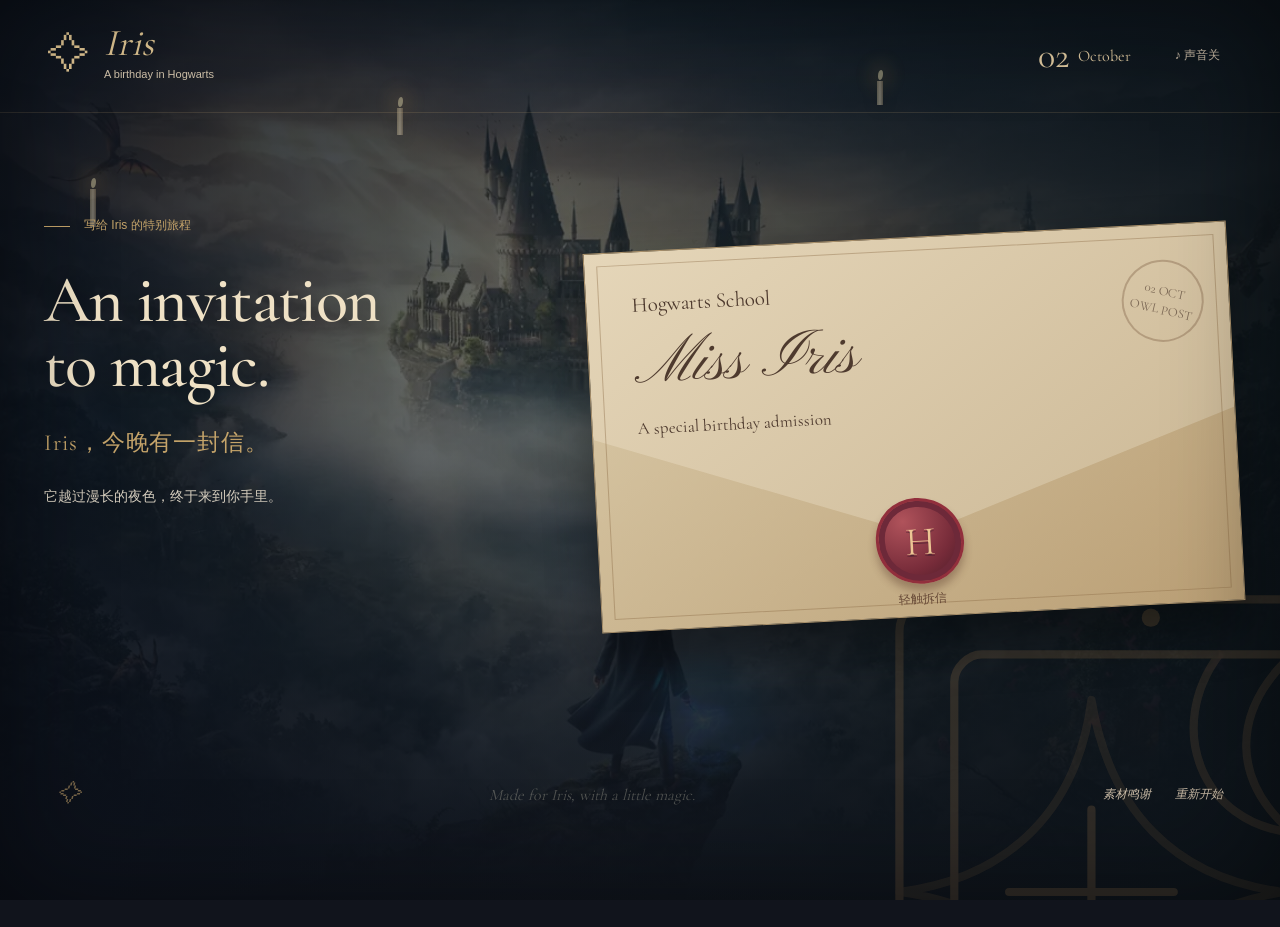
==== commit 9c8fe4f6: "feat: add immersive memories and mobile magic rituals" ====
--- a/docs/index.html
+++ b/docs/index.html
@@ -7,21 +7,28 @@
   <meta name="description" content="写给 Iris 的一场生日魔法冒险。">
   <title>Iris · A Birthday in Hogwarts</title>
   <link rel="icon" type="image/svg+xml" href="./assets/favicon.svg">
-  <link rel="preload" href="./assets/fonts/cormorant.ttf" as="font" type="font/ttf" crossorigin>
-  <link rel="stylesheet" href="./handbook.css?v=3">
+  <link rel="preload" href="./assets/fonts/cormorant.woff2" as="font" type="font/woff2" crossorigin>
+  <link rel="stylesheet" href="./handbook.css?v=5">
+  <link rel="stylesheet" href="./immersion.css?v=5">
+  <link rel="stylesheet" href="./hardware.css?v=5">
   <script src="./vendor/anime.min.js" defer></script>
   <script src="./vendor/Sortable.min.js" defer></script>
   <script src="./quest-data.js?v=3" defer></script>
   <script src="./quest-rules.js?v=3" defer></script>
-  <script src="./handbook.js?v=3" defer></script>
+  <script src="./birthday-content.js?v=5" defer></script>
+  <script src="./hardware.js?v=5" defer></script>
+  <script src="./immersion.js?v=6" defer></script>
+  <script src="./handbook.js?v=6" defer></script>
 </head>
 <body data-theme="castle">
   <div class="scenery" aria-hidden="true"></div>
   <div class="ambient" aria-hidden="true"></div>
+  <div class="floating-candles" aria-hidden="true"><i></i><i></i><i></i><i></i><i></i></div>
+  <canvas id="magic-particles" aria-hidden="true"></canvas>
   <header class="site-header"><a class="brand" href="./" aria-label="Iris 魔法手册首页"><span class="brand-sigil">✧</span><span>Iris<small>A birthday in Hogwarts</small></span></a><div class="header-tools"><span class="birthday-date">02 <small>October</small></span><button id="sound-button" class="quiet-button" data-action="sound" aria-pressed="false">♪ 音效关</button></div></header>
   <main id="app"></main>
   <button id="atlas-preview" class="atlas-preview" data-action="map" hidden><span class="folded-mark">⌖</span><span><b>折叠的活点地图</b><small id="target-label"></small></span><span aria-hidden="true">⌄</span></button>
-  <footer class="site-footer"><span>Made for Iris, with a little magic.</span><div><button class="quiet-button" data-action="credits">素材鸣谢</button><button class="quiet-button" data-action="reset">重新开始</button></div></footer>
+  <footer class="site-footer"><button class="secret-mark quiet-button" data-secret aria-label="手札上的小星星">✧</button><span>Made for Iris, with a little magic.</span><div><button class="quiet-button" data-action="credits">素材鸣谢</button><button class="quiet-button" data-action="reset">重新开始</button></div></footer>
   <nav id="book-nav" class="book-nav" aria-label="魔法手册导航" hidden><button data-action="task"><span>✧</span>任务</button><button data-action="map"><span>⌖</span>地图</button><button data-action="collection"><span>◇</span>收藏 <small id="fragment-count">0 / 6</small></button></nav>
   <dialog id="book-dialog" aria-label="魔法手册"><div id="dialog-body"></div></dialog>
   <div id="toast" role="status" aria-live="polite" hidden></div>
--- a/docs/handbook.css
+++ b/docs/handbook.css
@@ -1,5 +1,5 @@
-@font-face{font-family:Cormorant;src:url('./assets/fonts/cormorant.ttf') format('truetype');font-weight:300 700;font-display:swap}
-@font-face{font-family:Pinyon;src:url('./assets/fonts/pinyon.ttf') format('truetype');font-weight:400;font-display:swap}
+@font-face{font-family:Cormorant;src:url('./assets/fonts/cormorant.woff2') format('woff2');font-weight:300 700;font-display:swap}
+@font-face{font-family:Pinyon;src:url('./assets/fonts/pinyon.woff2') format('woff2');font-weight:400;font-display:swap}
 :root{--night:#11141c;--paper:#e8d6b6;--gold:#c5a46a;--gold-light:#e4c995;--wine:#792b3a;--jade:#427f73;--ink:#3e3027;--line:#c5a46a55;--serif:Cormorant,Georgia,'Songti SC',SimSun,serif;--sans:'PingFang SC','Microsoft YaHei',sans-serif}
 *{box-sizing:border-box}
 [hidden]{display:none!important}
--- a/docs/immersion.css
+++ b/docs/immersion.css
@@ -0,0 +1,79 @@
+/* Material, rituals and the birthday coda. All artwork is local. */
+:root{--silver:#d4effa;--pool:#1d5063;--rose:#aa626b}
+body:after{content:'';position:fixed;inset:0;pointer-events:none;box-shadow:inset 0 0 110px #0007;z-index:3}
+.letter,.postal-desk,.final-spell,.discovery,.atlas-workbench,dialog{background-image:url('./assets/parchment-grain.svg'),linear-gradient(135deg,#eddbb9,#d7be92)}
+.letter{box-shadow:inset 0 0 60px #75532e15,0 25px 65px #0007}
+.letter-school,.admission-card figcaption,.birthday-ending .script{background:linear-gradient(110deg,#b99459 5%,#f6e3b4 35%,#c6a16a 65%,#ffeccb);background-size:200%;background-clip:text;color:transparent}
+.admission-card figcaption{animation:foil 5s ease 1}
+.floating-candles{position:fixed;inset:0;pointer-events:none;z-index:-1;transform:translate(calc(var(--parallax-x,0px)*.4),calc(var(--parallax-y,0px)*.4))}
+.floating-candles i{position:absolute;width:6px;height:38px;background:linear-gradient(90deg,#b4a786,#f4e6c6,#928268);opacity:.42;box-shadow:0 4px 15px #0007}
+.floating-candles i:before{content:'';position:absolute;left:1px;top:-11px;width:5px;height:10px;border-radius:60% 40% 60% 40%;background:#fff0b9;box-shadow:0 0 20px 7px #eeb55a55;animation:candle-glow 4s ease-in-out infinite alternate}
+.floating-candles i:nth-child(1){left:7%;top:21%}.floating-candles i:nth-child(2){left:31%;top:12%;height:27px}.floating-candles i:nth-child(3){right:8%;top:35%}.floating-candles i:nth-child(4){right:31%;top:9%;height:24px}.floating-candles i:nth-child(5){left:52%;top:48%;opacity:.2}
+body[data-theme=chamber] .floating-candles,body[data-theme=stars] .floating-candles{opacity:.25}
+#magic-particles{position:fixed;inset:0;width:100%;height:100%;z-index:30;pointer-events:none}
+@media(pointer:fine){body.wand-ready button,body.wand-ready [data-place]{cursor:url('./assets/wand-cursor.svg') 3 3,pointer}}
+.secret-mark{font-size:24px;color:#c5a46a99}
+.typewriter-line:after{content:'│';font-size:.8em;color:#c5a46a;animation:candle-glow .65s infinite alternate}
+.typewriter-line.finished:after{display:none}
+.cauldron-drop{border:1px dashed #84b9a688;padding:10px 12px;margin:12px 0;color:#cde6da;text-align:center;border-radius:50%;min-height:56px;font-size:12px;background:radial-gradient(#7cb99e18,transparent)}
+.ingredient-drag{opacity:.4}.ingredient-ghost{opacity:.65;box-shadow:0 0 25px #bdebd3}.brew-buttons .vial-pour{touch-action:pan-y}.brew-buttons .vial-pour:before{content:'⠿';float:right;opacity:.6}
+.brew-liquid{transition:background .4s,box-shadow .4s}.cauldron-wrap.is-pouring .cauldron{animation:cauldron-stir .55s both}
+.brew-bubble{position:absolute;left:50%;bottom:50%;width:9px;height:9px;border:1px solid #bff7da;border-radius:50%;animation:brew-rise .8s both;pointer-events:none}
+.spell-ritual{margin:20px 0 28px;padding:18px;border:1px solid #9dbbc944;background:#081b2880;border-radius:5px;text-align:left;color:#d5e7ef}
+.spell-ritual h3{font:26px var(--serif);margin:0 0 5px}.spell-ritual p{font-size:12px;margin:5px 0 12px}
+.gesture-slate{display:block;width:100%;height:160px;background:radial-gradient(ellipse,#23425477,#081725);border:1px solid #8ba6b666;touch-action:none;border-radius:3px}
+.gesture-status{min-height:23px;font-size:12px;color:#e8d89f;margin-top:8px}
+.spell-ritual .actions{margin-top:10px;justify-content:flex-start;gap:5px}.spell-ritual .button{font-size:11px;padding:8px 12px;min-height:44px}
+.lumos-paper{position:relative;overflow:hidden;margin-top:12px;padding:22px 18px;border:1px solid #a0bec755;background:#041019;touch-action:pan-y;min-height:118px}
+.lumos-paper:before{content:'';position:absolute;inset:0;pointer-events:none;background:radial-gradient(circle 95px at var(--light-x,50%) var(--light-y,50%),#b3d8e333,transparent)}
+.lumos-paper .hidden-ink{color:#d7e9eb;line-height:2;font-size:13px;opacity:0;transition:opacity .4s;mask-image:radial-gradient(circle 100px at var(--light-x,50%) var(--light-y,50%),#000 20%,transparent)}
+.lumos-paper.lit .hidden-ink{opacity:1}.lumos-paper.readable .hidden-ink{mask-image:none;opacity:1}.lumos-paper>small{display:block;color:#a4becb;font-size:10px;margin-top:12px}
+.map-footprints{fill:#8d513c;pointer-events:none}.map-footprints g{opacity:0;animation:map-walk 6s linear infinite;animation-delay:calc(var(--foot-step)*.6s)}
+.map-mischief{margin-top:12px;border-top:1px dashed #94775677;padding-top:12px}.map-mischief p{font-size:12px;min-height:24px;margin:6px 0}
+.memory-vessel{position:relative;padding:30px 28px 28px;text-align:center;background:radial-gradient(ellipse at 50% 25%,#3d738573,#0d2334ec 65%);border:1px solid #99c6d77a;box-shadow:inset 0 0 70px #71b5c41a,0 25px 70px #0008;color:#dfeff3;overflow:hidden}
+.memory-number{font:18px var(--serif);color:#a4d1df}.memory-vessel .script{font:46px Pinyon,var(--serif);margin:0;color:#e3d7b8}
+.pensieve{margin:22px auto 30px;position:relative;width:min(100%,300px);aspect-ratio:1;border:12px double #a8b9b277;border-radius:50%;background:radial-gradient(circle at 40% 40%,#bfdff944,#254455aa 65%,#091b29);box-shadow:inset 0 0 40px #94b9e477,0 0 50px #86d6f21c;overflow:hidden}
+.pensieve:after{content:'';position:absolute;inset:10%;border:1px solid #accfde44;border-radius:50%;box-shadow:0 0 0 20px #88adc311;animation:water-ring 5s linear infinite;pointer-events:none}
+.pensieve img{width:100%;height:100%;object-fit:cover;object-position:50% 25%;opacity:.75;filter:saturate(.65) sepia(.1)}
+.pensieve.sealed img{opacity:.3}.memory-vessel blockquote{font:21px/1.9 var(--serif);margin:20px 0 28px;text-align:left;color:#e7f0f0}
+.memory-vessel h2{font-size:28px;color:#dfd1ad}.memory-npc{font-size:12px;color:#a6c4d1;border-top:1px solid #84afbf33;padding-top:18px;text-align:left}
+.memory-photo-stack{display:flex;gap:12px;overflow-x:auto;scroll-snap-type:x mandatory;margin:24px 0;scrollbar-color:#91b6c2 #132534}
+.memory-photo-stack figure{flex:0 0 100%;margin:0;padding:10px 10px 15px;background:#dce4dd;border:1px solid #afb6a2;box-shadow:0 9px 25px #0004;scroll-snap-align:center;color:#4b5d60}
+.memory-photo-stack img{display:block;width:100%;height:auto;max-height:380px;object-fit:contain;background:#142938;filter:saturate(.85);border:1px solid #879792}
+.memory-photo-stack figcaption{font:17px/1.6 var(--serif);margin-top:9px}.memory-preview .memory-photo-stack img{height:230px}
+.memory-vessel .actions{flex-direction:column;align-items:center}.final-love-letter .ending-portrait{object-fit:contain;background:#263039;height:400px;filter:saturate(.8) sepia(.08)}
+.memory-gallery{display:grid;grid-template-columns:repeat(3,minmax(0,1fr));gap:10px;margin:20px 0}
+.memory-shard{position:relative;border:1px solid #8cabad;border-radius:50% 50% 8% 8%;background:linear-gradient(#18313c,#315c6c);color:#e4e7d7;min-height:108px;padding:14px 7px;text-align:center;font-size:11px;overflow:hidden}
+.memory-shard>span{font:30px var(--serif);display:block}.memory-shard:disabled{opacity:.6;background:#645944;color:#ebe2d1}.memory-shard.unlocked{box-shadow:inset 0 0 15px #9ecfe322}.memory-shard.unlocked:hover{background:#416c7a}
+.memory-preview{padding:15px 20px;border:1px solid #94745088;background:#f5e8d0;margin-top:15px;font-size:14px}.memory-preview h3{font:24px var(--serif);margin:0 0 8px}
+.memory-mosaic{width:min(100%,330px);margin:20px auto;display:grid;grid-template-columns:repeat(3,1fr);gap:4px;border:8px double #708b9377;background:#0c2233;aspect-ratio:3/4;padding:5px}
+.memory-mosaic i{background-image:url('./assets/iris-portrait.webp');background-size:300% 200%;background-position:calc(var(--col)*50%) calc(var(--row)*100%);opacity:.12;filter:grayscale(1)}
+.memory-mosaic i.unlocked{opacity:.88;filter:saturate(.65)}.memory-mosaic.complete{animation:memory-awake 1.3s both}
+.final-spell .memory-mosaic{width:190px}.final-memory-note{text-align:center;font-size:12px;color:#6d5940}
+.patronus-scene,.cake-scene,.final-love-letter{padding:30px 25px;background:radial-gradient(ellipse at 50% 25%,#224763aa,#0a172bea 75%);border:1px solid #adc9e544;text-align:center;box-shadow:0 25px 65px #0006;position:relative;overflow:hidden}
+.patronus-sky{height:280px;position:relative;display:grid;place-items:center;background:radial-gradient(ellipse at 50% 70%,#96c9e51c,transparent 65%)}
+.patronus-cat{width:95%;height:100%;overflow:visible;filter:drop-shadow(0 0 9px #a4e7fa);opacity:.15;transform:translateX(-8%) scale(.85);transition:opacity .5s,transform .6s}
+.patronus-cat path{fill:none;stroke:#d5f6ff;stroke-linecap:round;stroke-linejoin:round;stroke-width:2.5}
+.patronus-cat .cat-aura{stroke:#94c5e933;stroke-width:18}.patronus-cat .cat-star{fill:#e4f9ff;stroke:none}
+.patronus-scene.charging .patronus-cat{opacity:.7;transform:translateX(0) scale(.95)}
+.patronus-scene.casting .patronus-cat{opacity:1;animation:patronus-leap 1.8s both}
+.spell-charge{width:65px;height:65px;margin:-15px auto 18px;border:1px solid #b0d4e388;border-radius:50%;display:grid;place-items:center;color:#cfebf6;box-shadow:0 0 calc(var(--charge,0)*60px) #b1e9ff88;background:radial-gradient(#b6e3f233,transparent)}
+.hold-spell{touch-action:none;background:linear-gradient(135deg,#254e65,#173148);border-color:#9dc2d588;color:#e7f3f7;width:100%;max-width:320px}
+.coda-copy{font-size:13px;color:#c4d8e2;line-height:1.9}.coda-caption{font:30px Pinyon,var(--serif);color:#c6e6f2;margin:8px 0}
+.cake-art{width:100%;max-width:390px;height:auto;display:block;margin:20px auto;filter:drop-shadow(0 20px 20px #0007);touch-action:pan-x}
+.cake-art .flame{transform-origin:center;animation:candle-glow .9s alternate infinite}.cake-art.extinguished .flame{opacity:0;animation:none}.cake-art .cake-smoke{opacity:0;fill:none;stroke:#c6dfe3;stroke-width:2}.cake-art.extinguished .cake-smoke{animation:smoke-away 2s both}
+.cake-scene .actions{flex-direction:column;max-width:300px;margin-inline:auto}.mic-status{font-size:12px;min-height:26px;color:#d6d9c4}.mic-level{height:3px;max-width:250px;margin:12px auto;background:#91b5c22e;overflow:hidden}.mic-level i{display:block;height:100%;width:0;background:#d8be7f;transition:width .1s}
+.final-love-letter{background-image:url('./assets/parchment-grain.svg'),linear-gradient(135deg,#f0dfbc,#d2ba92);color:#503a30;padding:35px 30px;text-align:left}
+.final-love-letter .script{font-size:38px;color:#7e4f3c;margin:10px 0 20px}.final-love-letter>p{font-size:14px;line-height:2.15}.final-love-letter .ending-portrait{width:100%;height:290px;display:block;object-fit:cover;object-position:50% 20%;border:5px double #a17b53;margin-bottom:25px}.final-love-letter .letter-sign{text-align:right;font:32px Pinyon,var(--serif);color:#805139}
+.secret-letter{padding:20px;background:radial-gradient(#31505e,#132736);color:#e0edf0;border:1px solid #8da8b866;text-align:center}.secret-letter h3{font:32px Pinyon,var(--serif);margin:0 0 15px}.secret-letter p{font-size:14px;line-height:2}
+@keyframes foil{to{background-position:-200%}}
+@keyframes candle-glow{from{opacity:.65;filter:brightness(.9)}to{opacity:1;filter:brightness(1.2)}}
+@keyframes cauldron-stir{50%{transform:rotate(3deg) scale(1.04)}}
+@keyframes brew-rise{to{transform:translate(15px,-95px) scale(.3);opacity:0}}
+@keyframes map-walk{0%,18%{opacity:0}25%,55%{opacity:.65}70%,100%{opacity:0}}
+@keyframes water-ring{to{transform:rotate(360deg) scale(1.03)}}
+@keyframes memory-awake{from{filter:brightness(.5)}to{filter:brightness(1)}}
+@keyframes patronus-leap{0%{transform:translateX(-8%) scale(.85);opacity:.3}45%{transform:translate(4%,-9%) scale(1.04);opacity:1}80%{transform:translate(22%,-15%) scale(1.08);opacity:1}100%{transform:translate(35%,-20%) scale(1.12);opacity:0}}
+@keyframes smoke-away{20%{opacity:.6}100%{transform:translateY(-35px);opacity:0}}
+@media(max-width:700px){body:after{box-shadow:inset 0 0 50px #0004}.floating-candles i:nth-child(5){display:none}.memory-vessel{padding:26px 22px}.pensieve{width:220px}.memory-vessel blockquote{font-size:20px}.memory-gallery{gap:7px}.memory-shard{font-size:10px;min-height:97px}.patronus-scene,.cake-scene{padding:25px 20px}.patronus-sky{height:230px}.final-love-letter{padding:28px 23px}.lumos-paper{padding:17px}.gesture-slate{height:140px}}
+@media(prefers-reduced-motion:reduce){.floating-candles{transform:none}.typewriter-line:after{display:none}.map-footprints g{opacity:.35}.patronus-cat{transition:none}.patronus-scene.casting .patronus-cat{opacity:1;transform:none}.memory-mosaic.complete{filter:none}#magic-particles{display:none}}
--- a/docs/hardware.css
+++ b/docs/hardware.css
@@ -0,0 +1,14 @@
+#hardware-dialog{width:min(900px,calc(100% - 20px));padding:0;background:#081724;color:#d8eaf1;border-color:#a0c0ce55;max-height:94dvh;overflow:auto}
+#hardware-dialog .modal-heading{padding:18px 22px;margin:0;border-color:#91aab633}#hardware-dialog .modal-heading h2{font-size:26px}
+#hardware-dialog .modal-heading .button{flex-shrink:0;white-space:nowrap;font-size:12px;padding:8px}
+.hardware-content{padding:0 22px 20px}.hardware-content>p{font-size:12px;color:#b3c9d5}
+.pensieve-webgl{height:430px;background:radial-gradient(#1d3e50,#07131f);position:relative;overflow:hidden;border:1px solid #7fabbc44;touch-action:none;cursor:grab}
+.pensieve-webgl canvas{display:block;width:100%;height:100%}.pensieve-caption{position:absolute;bottom:10px;left:15px;right:15px;text-align:center;font-size:12px;color:#e2e6db;background:#092030c9;padding:6px;pointer-events:none}
+.memory-selector{display:flex;gap:7px;flex-wrap:wrap;margin:15px 0}.memory-selector button{flex:1;min-width:62px;padding:6px;font-size:11px;min-height:44px;border:1px solid #82b3c366;background:#1c3d4c;color:#e4edf0}.memory-selector button:disabled{opacity:.45}.memory-selector button.active{background:#456778}
+.hardware-controls{display:flex;gap:10px;flex-wrap:wrap;margin:12px 0}.hardware-controls button{min-height:44px;padding:8px 13px;font-size:12px}
+.hardware-status{min-height:25px;font-size:12px;color:#eddbaf}.camera-stage{position:relative;aspect-ratio:4/3;background:#07141d;border:1px solid #8cafbf66;overflow:hidden}.camera-stage video{width:100%;height:100%;object-fit:fill;transform:scaleX(-1)}.camera-stage canvas{position:absolute;inset:0;width:100%;height:100%;pointer-events:none}.camera-tip{position:absolute;top:10px;left:10px;font-size:11px;background:#061620bb;padding:3px 8px;pointer-events:none}
+.hardware-buttons{display:flex;flex-wrap:wrap;gap:8px;margin-top:15px}.hardware-buttons .button{font-size:11px;padding:8px 12px;min-height:44px;background:#102b3d;color:#d9e7eb;border-color:#98b8c455}
+.voice-status{font-size:12px!important;color:#cee0e7;min-height:24px}.hardware-note{font-size:10px!important;color:#c1cbd0;line-height:1.7}
+.spell-lock{width:50px;height:50px;margin:10px auto;border:2px solid #9a734a;border-radius:5px;position:relative;background:#bca06b33}.spell-lock:before{content:'';position:absolute;border:3px solid #9a734a;border-bottom:0;border-radius:15px 15px 0 0;width:26px;height:24px;top:-25px;left:10px;transform-origin:left bottom;transition:transform .6s}.spell-lock.open:before{transform:rotate(-45deg)}.spell-lock:after{content:'⚿';font-size:24px;color:#8c603d}
+@media(max-width:700px){#hardware-dialog .modal-heading{padding:15px}.hardware-content{padding:0 14px 16px}.pensieve-webgl{height:360px}.hardware-controls{gap:6px}.hardware-controls .button{font-size:11px;padding:8px 10px}.memory-selector{gap:5px}.memory-selector button{min-width:42px}.camera-stage{aspect-ratio:3/4}}
+@media(prefers-reduced-motion:reduce){.spell-lock:before{transition:none}}
